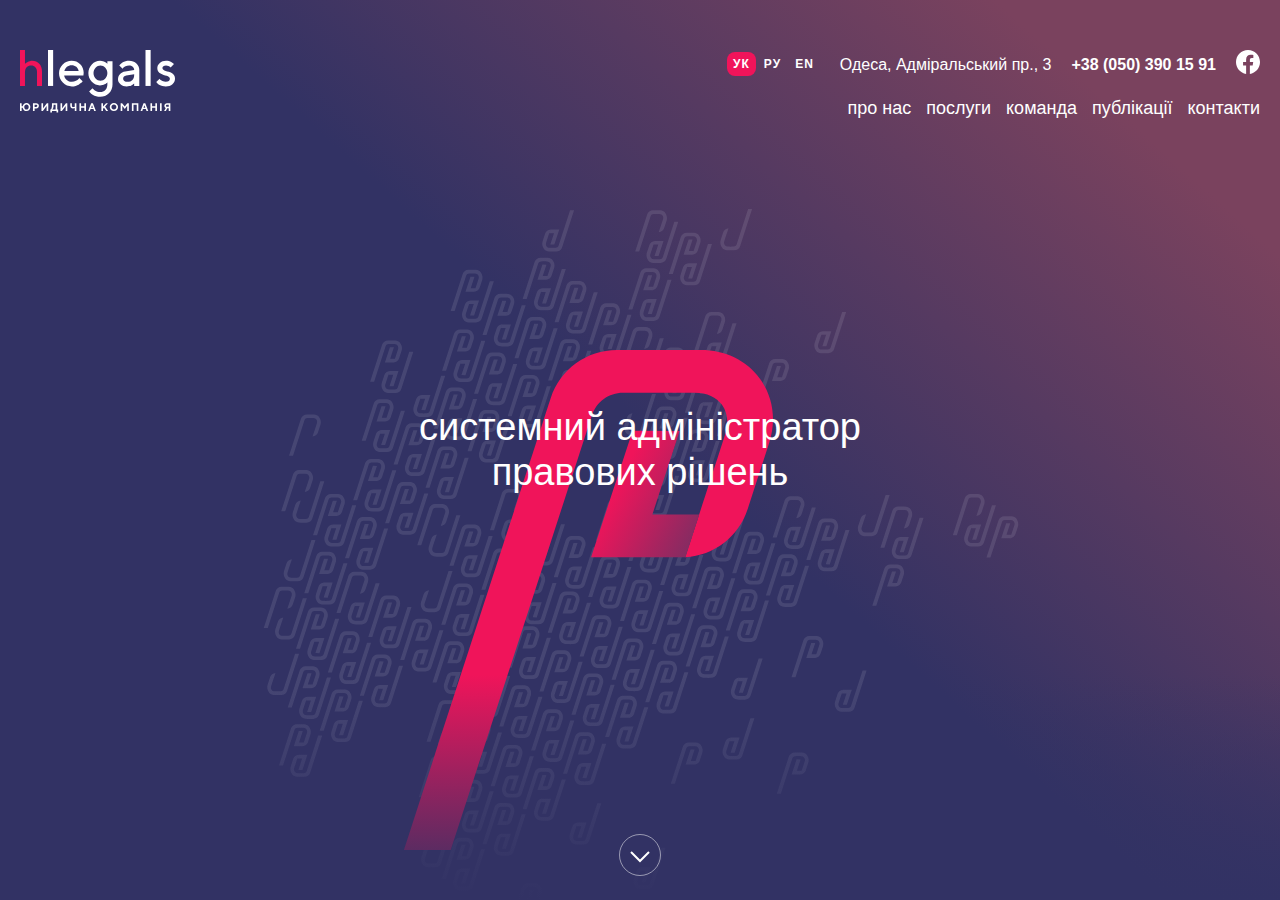
==== index.html @ 374a13c4 "optimization" ====
<!DOCTYPE html>
<html lang="en">

<head>
  <meta charset="UTF-8">
  <meta name="viewport" content="width=device-width, initial-scale=1.0">
  <meta http-equiv="X-UA-Compatible" content="ie=edge">
  <title>hlegals</title>
  <link rel="stylesheet" href="assets/css/style.css">
  <link rel="icon" href="assets/img/favicon.png">
</head>

<body>
  <header class="page-header">
    <!-- Grid: Logo, Navbar, Actions -->
    <div class="page-header__wrap">
      <div class="page-header__logo">
        <img class="page-header__logo-picture" src="assets/img/header/logo.svg" alt="hlegals logo">
      </div>
      <nav class="page-header__menu menu">
        <ul class="menu__list">
          <li class="menu__item"><a class="menu__link" href="">про нас</a></li>
          <li class="menu__item"><a class="menu__link" href="">послуги</a></li>
          <li class="menu__item"><a class="menu__link" href="">команда</a></li>
          <li class="menu__item"><a class="menu__link" href="">публікації</a></li>
          <li class="menu__item"><a class="menu__link" href="">контакти</a></li>
        </ul>
        <div class="menu__btn">
          <span class="menu__btn-row"></span>
          <span class="menu__btn-row"></span>
          <span class="menu__btn-row"></span>
          <span class="menu__btn-row"></span>
        </div>
      </nav>
      <nav class="page-header__actions actions">
        <div class="actions__languages">
          <a class="actions__language-link active" href="">УК</a>
          <a class="actions__language-link" href="">РУ</a>
          <a class="actions__language-link" href="">EN</a>
        </div>
        <div class="actions__locations">
          <a class="actions__location-url" href="">Одеса, Адміральський пр., 3</a>
        </div>
        <div class="actions__phones">
          <a class="actions__phone-url" href="tel:+380503901591">+38 (050) 390 15 91</a>
        </div>
        <div class="actions__socials">
          <a class="actions__social-url" href="">
            <img class="actions__social-image " src="assets/img/header/facebook-icon.svg" alt="facebook-icon">
          </a>
        </div>
      </nav>
    </div>
    <!-- Content: Title, Symbol -->
    <div class="page-header__content">
      <img class="page-header__content-image" src="assets/img/header/symbol-long-leg.svg" alt="symbol">
      <h1 class="page-header__content-title">системний адміністратор правових рішень</h1>
    </div>
    <!-- Circle button -->
    <div class="page-header__button">
      <a href=""><img src="assets/img/header/scroll-down.svg" alt="scroll down"></a>
    </div>
  </header>

  <script src="./assets/js/main.js"></script>
</body>

</html>
---- assets/css/style.css ----
/*! normalize.css v8.0.1 | MIT License | github.com/necolas/normalize.css */
/* Document
   ========================================================================== */
/**
 * 1. Correct the line height in all browsers.
 * 2. Prevent adjustments of font size after orientation changes in iOS.
 */
html {
  line-height: 1.15; /* 1 */
  -webkit-text-size-adjust: 100%; /* 2 */
}

/* Sections
   ========================================================================== */
/**
 * Remove the margin in all browsers.
 */
body {
  margin: 0;
}

/**
 * Render the `main` element consistently in IE.
 */
main {
  display: block;
}

/**
 * Correct the font size and margin on `h1` elements within `section` and
 * `article` contexts in Chrome, Firefox, and Safari.
 */
h1 {
  font-size: 2em;
  margin: 0.67em 0;
}

/* Grouping content
   ========================================================================== */
/**
 * 1. Add the correct box sizing in Firefox.
 * 2. Show the overflow in Edge and IE.
 */
hr {
  -webkit-box-sizing: content-box;
          box-sizing: content-box; /* 1 */
  height: 0; /* 1 */
  overflow: visible; /* 2 */
}

/**
 * 1. Correct the inheritance and scaling of font size in all browsers.
 * 2. Correct the odd `em` font sizing in all browsers.
 */
pre {
  font-family: monospace, monospace; /* 1 */
  font-size: 1em; /* 2 */
}

/* Text-level semantics
   ========================================================================== */
/**
 * Remove the gray background on active links in IE 10.
 */
a {
  background-color: transparent;
}

/**
 * 1. Remove the bottom border in Chrome 57-
 * 2. Add the correct text decoration in Chrome, Edge, IE, Opera, and Safari.
 */
abbr[title] {
  border-bottom: none; /* 1 */
  text-decoration: underline; /* 2 */
  -webkit-text-decoration: underline dotted;
          text-decoration: underline dotted; /* 2 */
}

/**
 * Add the correct font weight in Chrome, Edge, and Safari.
 */
b,
strong {
  font-weight: bolder;
}

/**
 * 1. Correct the inheritance and scaling of font size in all browsers.
 * 2. Correct the odd `em` font sizing in all browsers.
 */
code,
kbd,
samp {
  font-family: monospace, monospace; /* 1 */
  font-size: 1em; /* 2 */
}

/**
 * Add the correct font size in all browsers.
 */
small {
  font-size: 80%;
}

/**
 * Prevent `sub` and `sup` elements from affecting the line height in
 * all browsers.
 */
sub,
sup {
  font-size: 75%;
  line-height: 0;
  position: relative;
  vertical-align: baseline;
}

sub {
  bottom: -0.25em;
}

sup {
  top: -0.5em;
}

/* Embedded content
   ========================================================================== */
/**
 * Remove the border on images inside links in IE 10.
 */
img {
  border-style: none;
}

/* Forms
   ========================================================================== */
/**
 * 1. Change the font styles in all browsers.
 * 2. Remove the margin in Firefox and Safari.
 */
button,
input,
optgroup,
select,
textarea {
  font-family: inherit; /* 1 */
  font-size: 100%; /* 1 */
  line-height: 1.15; /* 1 */
  margin: 0; /* 2 */
}

/**
 * Show the overflow in IE.
 * 1. Show the overflow in Edge.
 */
button,
input { /* 1 */
  overflow: visible;
}

/**
 * Remove the inheritance of text transform in Edge, Firefox, and IE.
 * 1. Remove the inheritance of text transform in Firefox.
 */
button,
select { /* 1 */
  text-transform: none;
}

/**
 * Correct the inability to style clickable types in iOS and Safari.
 */
button,
[type=button],
[type=reset],
[type=submit] {
  -webkit-appearance: button;
}

/**
 * Remove the inner border and padding in Firefox.
 */
button::-moz-focus-inner,
[type=button]::-moz-focus-inner,
[type=reset]::-moz-focus-inner,
[type=submit]::-moz-focus-inner {
  border-style: none;
  padding: 0;
}

/**
 * Restore the focus styles unset by the previous rule.
 */
button:-moz-focusring,
[type=button]:-moz-focusring,
[type=reset]:-moz-focusring,
[type=submit]:-moz-focusring {
  outline: 1px dotted ButtonText;
}

/**
 * Correct the padding in Firefox.
 */
fieldset {
  padding: 0.35em 0.75em 0.625em;
}

/**
 * 1. Correct the text wrapping in Edge and IE.
 * 2. Correct the color inheritance from `fieldset` elements in IE.
 * 3. Remove the padding so developers are not caught out when they zero out
 *    `fieldset` elements in all browsers.
 */
legend {
  -webkit-box-sizing: border-box;
          box-sizing: border-box; /* 1 */
  color: inherit; /* 2 */
  display: table; /* 1 */
  max-width: 100%; /* 1 */
  padding: 0; /* 3 */
  white-space: normal; /* 1 */
}

/**
 * Add the correct vertical alignment in Chrome, Firefox, and Opera.
 */
progress {
  vertical-align: baseline;
}

/**
 * Remove the default vertical scrollbar in IE 10+.
 */
textarea {
  overflow: auto;
}

/**
 * 1. Add the correct box sizing in IE 10.
 * 2. Remove the padding in IE 10.
 */
[type=checkbox],
[type=radio] {
  -webkit-box-sizing: border-box;
          box-sizing: border-box; /* 1 */
  padding: 0; /* 2 */
}

/**
 * Correct the cursor style of increment and decrement buttons in Chrome.
 */
[type=number]::-webkit-inner-spin-button,
[type=number]::-webkit-outer-spin-button {
  height: auto;
}

/**
 * 1. Correct the odd appearance in Chrome and Safari.
 * 2. Correct the outline style in Safari.
 */
[type=search] {
  -webkit-appearance: textfield; /* 1 */
  outline-offset: -2px; /* 2 */
}

/**
 * Remove the inner padding in Chrome and Safari on macOS.
 */
[type=search]::-webkit-search-decoration {
  -webkit-appearance: none;
}

/**
 * 1. Correct the inability to style clickable types in iOS and Safari.
 * 2. Change font properties to `inherit` in Safari.
 */
::-webkit-file-upload-button {
  -webkit-appearance: button; /* 1 */
  font: inherit; /* 2 */
}

/* Interactive
   ========================================================================== */
/*
 * Add the correct display in Edge, IE 10+, and Firefox.
 */
details {
  display: block;
}

/*
 * Add the correct display in all browsers.
 */
summary {
  display: list-item;
}

/* Misc
   ========================================================================== */
/**
 * Add the correct display in IE 10+.
 */
template {
  display: none;
}

/**
 * Add the correct display in IE 10.
 */
[hidden] {
  display: none;
}

@font-face {
  font-family: "TT Norms";
  src: url("../fonts/TTNorms-Regular.woff2") format("woff2");
  font-weight: normal;
  font-style: normal;
  font-display: swap;
}
@font-face {
  font-family: "TT Norms";
  src: url("../fonts/TTNorms-Medium.woff2") format("woff2");
  font-weight: 500;
  font-style: normal;
  font-display: swap;
}
@font-face {
  font-family: "TT Norms";
  src: url("../fonts/TTNorms-Bold.woff2") format("woff2");
  font-weight: bold;
  font-style: normal;
  font-display: swap;
}
/* ul */
/* xl */
/* lg */
/* md */
/* sm */
/* xs */
.page-header__wrap {
  max-width: 1360px;
  margin-left: auto;
  margin-right: auto;
  padding-left: 20px;
  padding-right: 20px;
}

*,
::before,
::after {
  -webkit-box-sizing: border-box;
          box-sizing: border-box;
  margin: 0;
  padding: 0;
}

html {
  font-family: "TT Norms", sans-serif;
  font-size: 16px;
}

body {
  line-height: 1.2;
  font-weight: 400;
  -webkit-transition: -webkit-transform 0.26s;
  transition: -webkit-transform 0.26s;
  -o-transition: transform 0.26s;
  transition: transform 0.26s;
  transition: transform 0.26s, -webkit-transform 0.26s;
}
body.active {
  overflow: hidden;
  -webkit-transform: translateX(-240px);
      -ms-transform: translateX(-240px);
          transform: translateX(-240px);
}
body.active::before {
  content: "";
  position: absolute;
  z-index: 2;
  top: 0;
  left: 0;
  width: 100vw;
  height: 100vh;
  background-color: rgba(50, 50, 100, 0.7);
}

a {
  text-decoration: none;
  color: #ffffff;
}

h1 {
  margin: 0;
}

.page-header {
  position: relative;
  background: -o-linear-gradient(47.99deg, #323264 14.33%, #323264 51.39%, #7A425E 87.53%);
  background: linear-gradient(42.01deg, #323264 14.33%, #323264 51.39%, #7A425E 87.53%);
}
.page-header::after {
  z-index: 1;
  position: absolute;
  inset: 70% 0 0 0;
  content: "";
  background: -webkit-gradient(linear, left top, left bottom, color-stop(16.67%, rgba(50, 50, 100, 0)), to(#323264));
  background: -o-linear-gradient(top, rgba(50, 50, 100, 0) 16.67%, #323264 100%);
  background: linear-gradient(180deg, rgba(50, 50, 100, 0) 16.67%, #323264 100%);
}
.page-header__wrap {
  position: absolute;
  z-index: 2;
  top: 0;
  left: 0;
  right: 0;
  display: grid;
  grid-template-columns: auto 1fr;
  gap: 20px;
}
.page-header__logo {
  grid-area: logo;
}
.page-header__menu {
  grid-area: menu;
}
.page-header__actions {
  grid-area: actions;
}
.page-header__content {
  position: relative;
  z-index: 1;
  min-height: 100vh;
  display: -webkit-box;
  display: -ms-flexbox;
  display: flex;
  -webkit-box-pack: center;
      -ms-flex-pack: center;
          justify-content: center;
  -webkit-box-align: center;
      -ms-flex-align: center;
          align-items: center;
  overflow: hidden;
}
.page-header__content-title {
  position: absolute;
  top: 50%;
  left: 50%;
  width: 100%;
  max-width: 600px;
  padding: 20px;
  -webkit-transform: translate(-50%, -50%);
      -ms-transform: translate(-50%, -50%);
          transform: translate(-50%, -50%);
  font-weight: 500;
  line-height: 45px;
  font-size: 38px;
  text-align: center;
  color: #ffffff;
}
.page-header__content-image {
  -webkit-transform: translateY(30%);
      -ms-transform: translateY(30%);
          transform: translateY(30%);
}
.page-header__button {
  position: absolute;
  z-index: 2;
  bottom: 20px;
  left: 50%;
  cursor: pointer;
  -webkit-transform: translateX(-50%);
      -ms-transform: translateX(-50%);
          transform: translateX(-50%);
}

.menu {
  -ms-flex-item-align: center;
      align-self: center;
  font-size: 1.125rem;
}
.menu__btn {
  position: relative;
  width: 30px;
  height: 22.5px;
  cursor: pointer;
  -webkit-transition: 0.5s ease-in-out;
  -o-transition: 0.5s ease-in-out;
  transition: 0.5s ease-in-out;
  -webkit-transform: rotate(0deg);
      -ms-transform: rotate(0deg);
          transform: rotate(0deg);
  margin-left: auto;
}
.menu__btn-row {
  left: 0;
  display: none;
  width: 100%;
  height: 3px;
  -webkit-transition: 0.25s ease-in-out;
  -o-transition: 0.25s ease-in-out;
  transition: 0.25s ease-in-out;
  -webkit-transform: rotate(0deg);
      -ms-transform: rotate(0deg);
          transform: rotate(0deg);
  opacity: 1;
}
.menu__btn-row:nth-child(1) {
  top: 0;
  background-color: #ffffff;
}
.menu__btn-row:nth-child(2), .menu__btn-row:nth-child(3) {
  top: 9px;
  background-color: #ffffff;
}
.menu__btn-row:nth-child(4) {
  top: 18px;
  background-color: #ffffff;
}
.menu__btn.active span:nth-child(1) {
  top: 9px;
  left: 50%;
  width: 0;
}
.menu__btn.active span:nth-child(2) {
  -webkit-transform: rotate(45deg);
      -ms-transform: rotate(45deg);
          transform: rotate(45deg);
}
.menu__btn.active span:nth-child(3) {
  -webkit-transform: rotate(-45deg);
      -ms-transform: rotate(-45deg);
          transform: rotate(-45deg);
}
.menu__btn.active span:nth-child(4) {
  top: 9px;
  left: 50%;
  width: 0;
}
.menu__list {
  list-style: none;
  margin: 0;
  padding: 0;
}
.menu__link {
  display: block;
}

.actions {
  display: -webkit-box;
  display: -ms-flexbox;
  display: flex;
  -webkit-box-align: center;
      -ms-flex-align: center;
          align-items: center;
  gap: 20px;
}
.actions__languages {
  display: -webkit-box;
  display: -ms-flexbox;
  display: flex;
  gap: 2px;
  font-weight: 700;
  font-size: 12px;
  line-height: 14px;
  letter-spacing: 1px;
}
.actions__language-link {
  display: block;
  padding: 5px 6px;
  border-radius: 8px;
}
.actions__language-link.active {
  background-color: #f0145a;
  color: #ffffff;
}
.actions__phone-url {
  font-weight: 700;
  white-space: nowrap;
}
@media (min-width: 768px) {
  .page-header::before {
    position: absolute;
    inset: 0 0 0 0;
    content: "";
    background-position: 50% 100%;
    background-size: 85vh;
    background-image: url(../img/header/pattern.svg);
    background-repeat: no-repeat;
  }
  .page-header__wrap {
    grid-template-areas: "logo actions" "logo menu";
    padding-top: 50px;
  }
  .menu__list {
    display: -webkit-box;
    display: -ms-flexbox;
    display: flex;
    -webkit-box-align: center;
        -ms-flex-align: center;
            align-items: center;
    -webkit-box-pack: end;
        -ms-flex-pack: end;
            justify-content: flex-end;
    gap: 15px;
    font-weight: 500;
    font-size: 18px;
  }
  .actions {
    -webkit-box-pack: end;
        -ms-flex-pack: end;
            justify-content: flex-end;
  }
}
@media (max-width: 767.8px) {
  .page-header__wrap {
    grid-template-areas: "actions actions" "logo menu";
    padding-top: 20px;
  }
  .page-header__logo-picture {
    width: 76px;
  }
  .menu__btn-row {
    position: absolute;
    display: block;
  }
  .menu__list {
    display: none;
    position: absolute;
    top: 0;
    right: -240px;
    width: 240px;
    height: 100vh;
    padding: 20px;
    background-color: #46466e;
    -webkit-box-shadow: -10px 0 15px rgba(0, 0, 0, 0.12);
            box-shadow: -10px 0 15px rgba(0, 0, 0, 0.12);
    overflow: hidden;
  }
  .menu__list.active {
    display: block;
  }
  .menu__link {
    margin: 20px 0;
  }
  .actions {
    -webkit-box-pack: justify;
        -ms-flex-pack: justify;
            justify-content: space-between;
  }
  .actions a {
    color: #b3b3ba;
  }
  .actions__locations {
    display: none;
  }
  .actions__socials {
    display: none;
  }
}
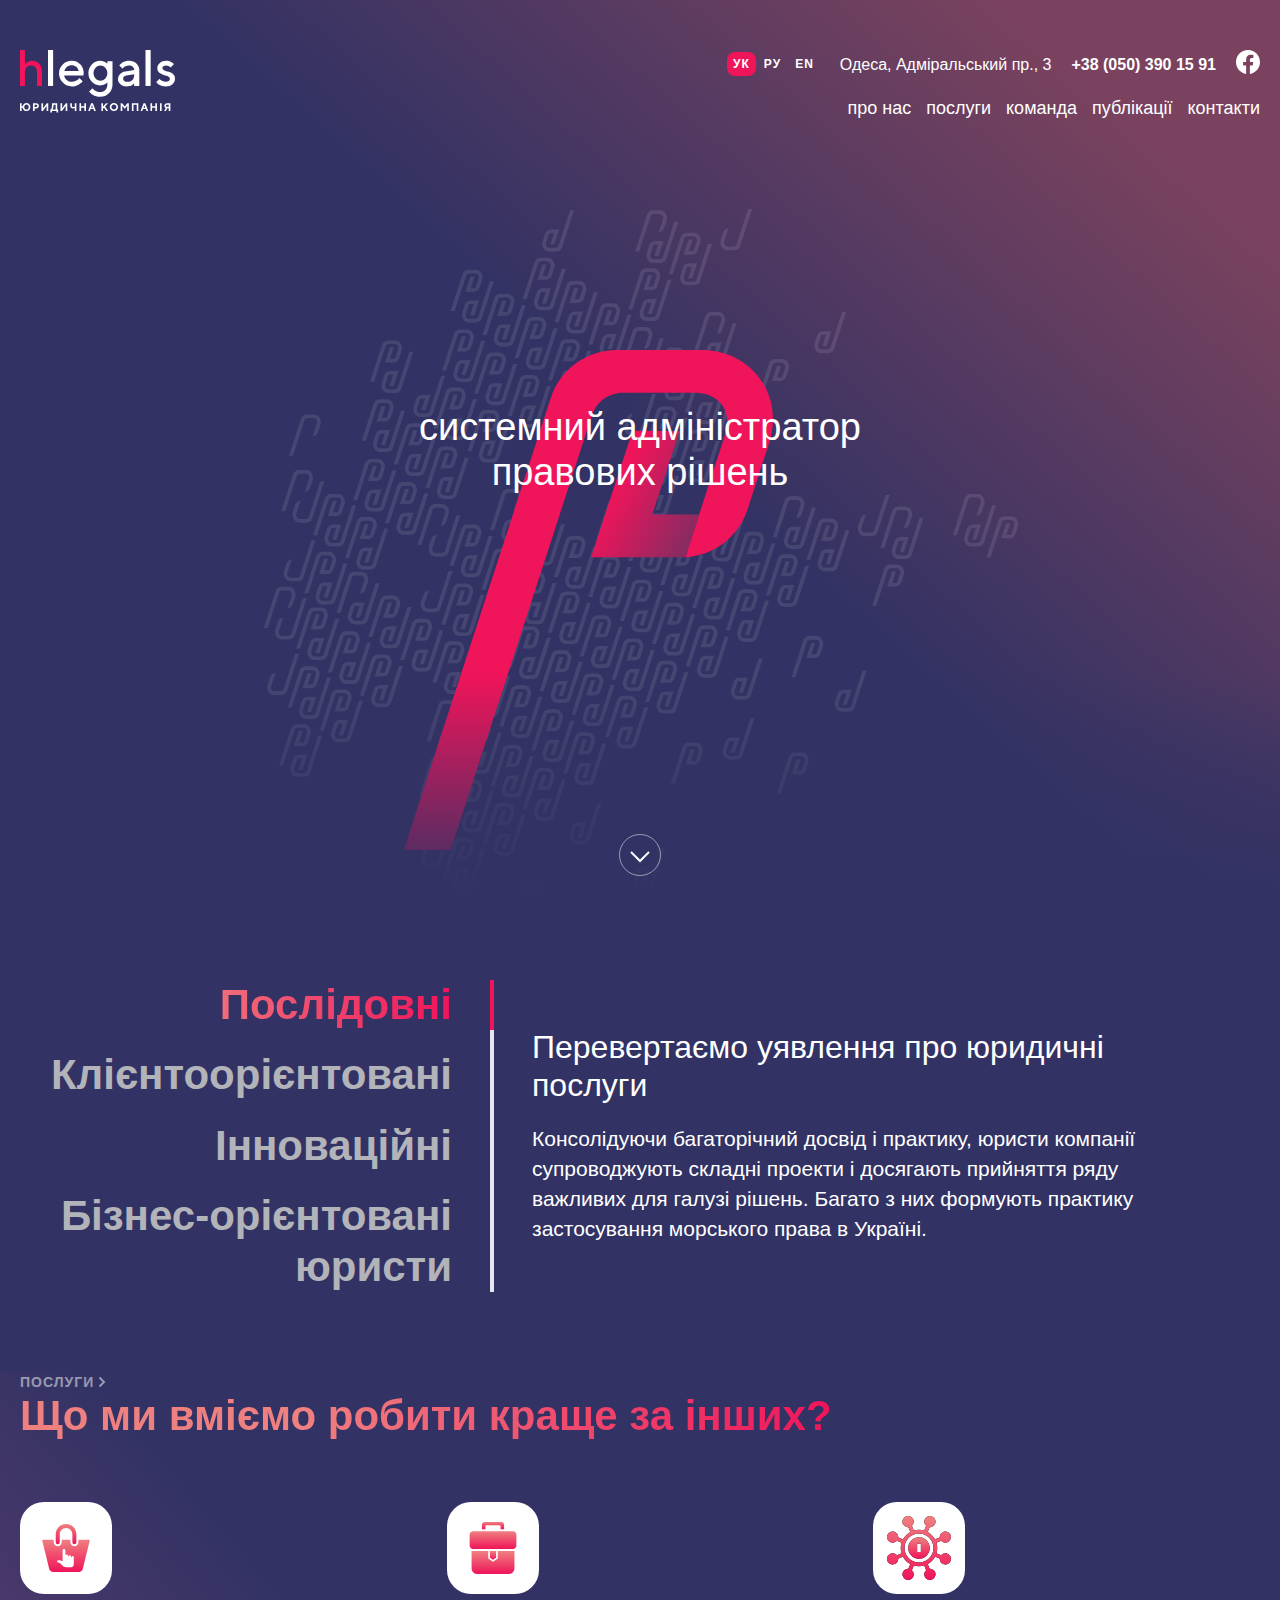
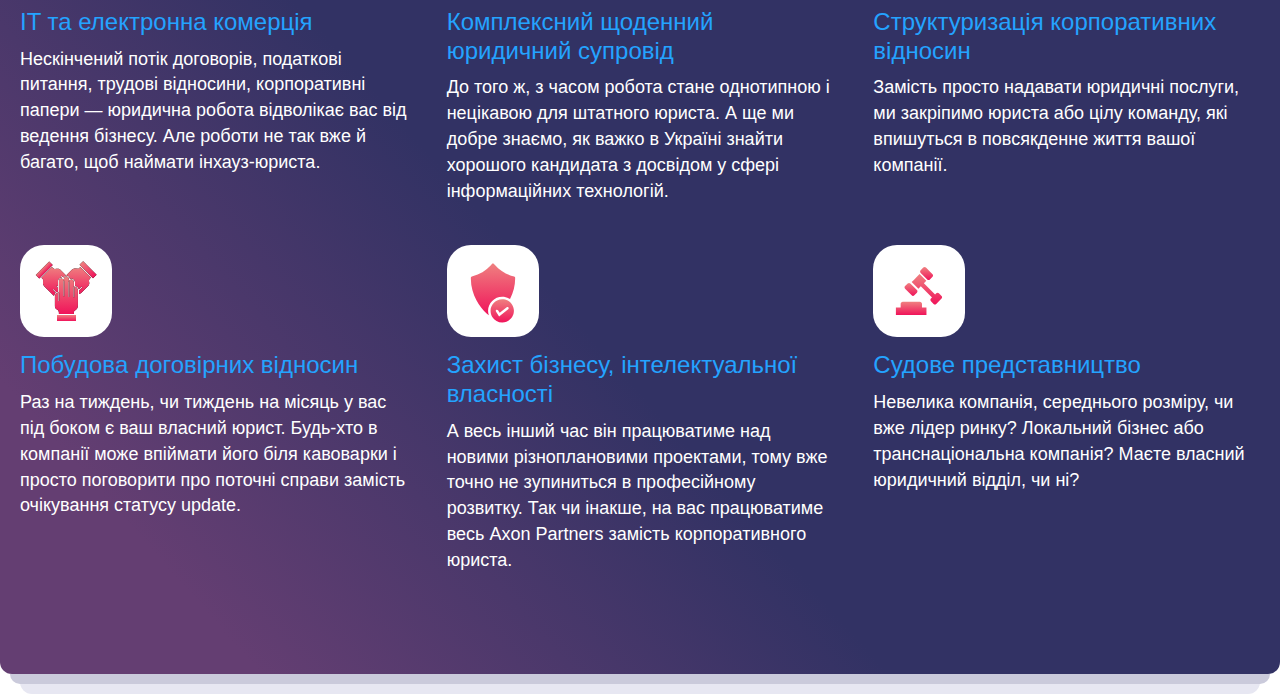
==== commit 000cb86b: "work witch 'services' section" ====
--- a/index.html
+++ b/index.html
@@ -62,6 +62,138 @@
     </div>
   </header>
 
+  <main class="page-main">
+    <section class="experience">
+      <div class="experience__container">
+        <div class="slider">
+          <div class="slider__headers">
+            <h2 class="slider__header active">Послідовні</h2>
+            <h2 class="slider__header">Клієнтоорієнтовані</h2>
+            <h2 class="slider__header">Інноваційні</h2>
+            <h2 class="slider__header">Бізнес-орієнтовані юристи</h2>
+          </div>
+          <div class="slider__notes">
+            <div class="slider__note active">
+              <h3 class="slider__title">Перевертаємо уявлення про юридичні послуги</h3>
+              <p class="slider__description">
+                Консолідуючи багаторічний досвід і практику, юристи компанії супроводжують
+                складні проекти і досягають прийняття ряду важливих для галузі рішень. Багато з них формують практику
+                застосування морського права в Україні.
+              </p>
+            </div>
+            <div class="slider__note">
+              <h3 class="slider__title">Позитивний досвід</h3>
+              <p class="slider__description">
+                Ми це згуртована юридична команда з досвідом роботи та великим кількістю виграних справ. Ми знаємо як
+                перемагати та бути найкращіми!
+              </p>
+            </div>
+            <div class="slider__note">
+              <h3 class="slider__title">Ми сучасні!</h3>
+              <p class="slider__description">
+                Бути сучасним це бути прогресивним та гнучким до вимог реальності, використовувати всі переваги
+                технології.
+              </p>
+            </div>
+            <div class="slider__note">
+              <h3 class="slider__title">Бездоганна репутація</h3>
+              <p class="slider__description">
+                Ми вміємо добиватися результатів! У нас за плечима більш 95,7% успішно завершених справ і ми не
+                збираємося зупинятися
+              </p>
+            </div>
+          </div>
+          <div class="slider__indicators">
+            <div class="slider__indicator active"></div>
+            <div class="slider__indicator"></div>
+            <div class="slider__indicator"></div>
+            <div class="slider__indicator"></div>
+          </div>
+        </div>
+      </div>
+    </section>
+
+    <section class="services">
+      <div class="services__container">
+        <div class="services__container-subheader">
+          <strong><a class="services__page-link" href="">послуги</a></strong>
+          <img class="services__container-arrow" src="assets/img/services/link-arrow.svg" alt="arrow">
+        </div>
+        <h2 class="services__title">Що ми вміємо робити краще за інших?</h2>
+        <div class="services__grid">
+          <div class="service-item">
+            <div class="service-item__icon"><img alt="icon" class="service-item__image"
+                src="assets/img/services/icon1.svg">
+            </div>
+            <h3 class="service-item__title">IT та електронна комерція</h3>
+            <div class="service-item__description">
+              Нескінчений потік договорів, податкові питання, трудові відносини, корпоративні папери — юридична робота
+              відволікає вас від ведення бізнесу. Але роботи не так вже й багато, щоб наймати інхауз-юриста.
+            </div>
+          </div>
+          <div class="service-item">
+            <div class="service-item__icon"><img alt="icon" class="service-item__image"
+                src="assets/img/services/icon2.svg">
+            </div>
+            <h3 class="service-item__title">Комплексний щоденний юридичний супровід</h3>
+            <div class="service-item__description">
+              До того ж, з часом робота стане однотипною і нецікавою для штатного юриста. А ще ми добре знаємо, як важко
+              в Україні знайти хорошого кандидата з досвідом у сфері інформаційних технологій.
+            </div>
+          </div>
+          <div class="service-item">
+            <div class="service-item__icon"><img alt="icon" class="service-item__image"
+                src="assets/img/services/icon3.svg">
+            </div>
+            <h3 class="service-item__title">Структуризація корпоративних відносин</h3>
+            <div class="service-item__description">
+              Замість просто надавати юридичні послуги, ми закріпимо юриста або цілу команду, які впишуться в
+              повсякденне життя вашої компанії.
+            </div>
+          </div>
+          <div class="service-item">
+            <div class="service-item__icon"><img alt="icon" class="service-item__image"
+                src="assets/img/services/icon4.svg">
+            </div>
+            <h3 class="service-item__title">Побудовa договірних відносин</h3>
+            <div class="service-item__description">
+              Раз на тиждень, чи тиждень на місяць у вас під боком є ваш власний юрист. Будь-хто в компанії може
+              впіймати його біля кавоварки і просто поговорити про поточні справи замість очікування статусу update.
+            </div>
+          </div>
+          <div class="service-item">
+            <div class="service-item__icon"><img alt="icon" class="service-item__image"
+                src="assets/img/services/icon5.svg">
+            </div>
+            <h3 class="service-item__title">Захист бізнесу, інтелектуальної власності</h3>
+            <div class="service-item__description">
+              А весь інший час він працюватиме над новими різноплановими проектами, тому вже точно не зупиниться в
+              професійному розвитку. Так чи інакше, на вас працюватиме весь Axon Partners замість корпоративного юриста.
+            </div>
+          </div>
+          <div class="service-item">
+            <div class="service-item__icon"><img alt="icon" class="service-item__image"
+                src="assets/img/services/icon6.svg">
+            </div>
+            <h3 class="service-item__title">Судове представництво</h3>
+            <div class="service-item__description">
+              Невелика компанія, середнього розміру, чи вже лідер ринку? Локальний бізнес або транснаціональна компанія?
+              Маєте власний юридичний відділ, чи ні?
+            </div>
+          </div>
+        </div>
+      </div>
+    </section>
+
+
+    <!-- <section class="team"></section> -->
+    <!-- <section class="cases"></section> -->
+    <!-- <section class="clients"></section> -->
+    <!-- <section class="publications"></section> -->
+  </main>
+
+  <footer class="page-footer"></footer>
+
   <script src="./assets/js/main.js"></script>
 </body>
 
--- a/assets/css/style.css
+++ b/assets/css/style.css
@@ -338,12 +338,22 @@
 /* md */
 /* sm */
 /* xs */
-.page-header__wrap {
+.services__container, .experience__container, .page-header__wrap {
   max-width: 1360px;
   margin-left: auto;
   margin-right: auto;
   padding-left: 20px;
   padding-right: 20px;
+}
+
+.services__title, .slider__header.active {
+  background: -webkit-gradient(linear, left top, right top, color-stop(35%, #ef8080), to(#f0145a));
+  background: -o-linear-gradient(left, #ef8080 35%, #f0145a 100%);
+  background: linear-gradient(90deg, #ef8080 35%, #f0145a 100%);
+  -webkit-background-clip: text;
+  background-clip: text;
+  -webkit-text-fill-color: transparent;
+  text-fill-color: transparent;
 }
 
 *,
@@ -579,6 +589,158 @@
   font-weight: 700;
   white-space: nowrap;
 }
+
+.experience {
+  background-color: #323264;
+  padding-top: 80px;
+  padding-bottom: 80px;
+}
+.slider {
+  display: -webkit-box;
+  display: -ms-flexbox;
+  display: flex;
+}
+.slider__headers {
+  position: relative;
+  display: -webkit-box;
+  display: -ms-flexbox;
+  display: flex;
+  -ms-flex-preferred-size: 0;
+      flex-basis: 0;
+  -webkit-box-orient: vertical;
+  -webkit-box-direction: normal;
+      -ms-flex-direction: column;
+          flex-direction: column;
+  -webkit-box-flex: 2;
+      -ms-flex-positive: 2;
+          flex-grow: 2;
+  gap: 20px;
+}
+.slider__header {
+  position: relative;
+  -webkit-user-select: none;
+     -moz-user-select: none;
+      -ms-user-select: none;
+          user-select: none;
+  color: #b3b3ba;
+  font-weight: 700;
+}
+.slider__notes {
+  display: -webkit-box;
+  display: -ms-flexbox;
+  display: flex;
+  -webkit-box-align: center;
+      -ms-flex-align: center;
+          align-items: center;
+  -ms-flex-preferred-size: 0;
+      flex-basis: 0;
+  -webkit-box-flex: 3;
+      -ms-flex-positive: 3;
+          flex-grow: 3;
+  color: #ffffff;
+}
+.slider__note {
+  position: absolute;
+  z-index: -100;
+  opacity: 0;
+}
+.slider__note.active {
+  position: static;
+  z-index: inherit;
+  opacity: 1;
+}
+.slider__title {
+  margin-bottom: 20px;
+  font-weight: 500;
+}
+.slider__description {
+  line-height: 1.43;
+}
+.slider__indicators {
+  display: -webkit-box;
+  display: -ms-flexbox;
+  display: flex;
+  -webkit-box-pack: center;
+      -ms-flex-pack: center;
+          justify-content: center;
+  gap: 14px;
+}
+.slider__indicator {
+  width: 16px;
+  height: 16px;
+  opacity: 0.2;
+  border-radius: 8px;
+  background-color: #24a3ff;
+}
+.slider__indicator.active {
+  opacity: 1;
+}
+
+.services {
+  position: relative;
+  border-radius: 0 0 12px 12px;
+  background: -o-linear-gradient(221.43deg, #323264 11.93%, #323264 57.17%, #643E72 87.46%);
+  background: linear-gradient(228.57deg, #323264 11.93%, #323264 57.17%, #643E72 87.46%);
+}
+.services::before {
+  position: absolute;
+  top: 100%;
+  right: 20px;
+  left: 20px;
+  height: 20px;
+  content: "";
+  border-radius: 0 0 12px 12px;
+  background-color: #e7e7f2;
+}
+.services::after {
+  position: absolute;
+  top: 100%;
+  right: 10px;
+  left: 10px;
+  height: 10px;
+  content: "";
+  border-radius: 0 0 12px 12px;
+  background-color: #cacadb;
+}
+.services__container-subheader {
+  display: -webkit-box;
+  display: -ms-flexbox;
+  display: flex;
+  -webkit-box-align: center;
+      -ms-flex-align: center;
+          align-items: center;
+  gap: 2px;
+}
+.services__container-arrow {
+  width: 12px;
+  height: 12px;
+}
+.services__page-link {
+  letter-spacing: 1px;
+  text-transform: uppercase;
+  color: rgba(255, 255, 255, 0.5);
+  font-size: 14px;
+}
+.services__grid {
+  display: grid;
+  gap: 40px;
+}
+
+.service-item {
+  display: grid;
+  gap: 10px;
+  grid-template-rows: auto auto 1fr;
+}
+.service-item__title {
+  -ms-flex-item-align: center;
+      align-self: center;
+  color: #24a3ff;
+  font-weight: 500;
+}
+.service-item__description {
+  color: #ffffff;
+  line-height: 1.44;
+}
 @media (min-width: 768px) {
   .page-header::before {
     position: absolute;
@@ -612,6 +774,122 @@
         -ms-flex-pack: end;
             justify-content: flex-end;
   }
+  .services__title {
+    margin-bottom: 60px;
+    font-size: 42px;
+  }
+  .service-item__image {
+    width: 92px;
+    height: 92px;
+  }
+  .service-item__title {
+    font-size: 24px;
+  }
+  .service-item__description {
+    font-size: 18px;
+  }
+}
+@media (min-width: 992px) {
+  .experience {
+    padding-top: 80px;
+    padding-bottom: 80px;
+  }
+  .slider {
+    gap: 80px;
+  }
+  .slider__headers::after {
+    position: absolute;
+    right: -42px;
+    width: 4px;
+    height: 100%;
+    content: "";
+    background-color: #e6e6f0;
+  }
+  .slider__header {
+    text-align: right;
+    font-size: 42px;
+  }
+  .slider__header.active::after {
+    position: absolute;
+    z-index: 2;
+    right: -42px;
+    width: 4px;
+    height: 100%;
+    content: "";
+    background-color: #f0145a;
+  }
+  .slider__title {
+    font-size: 32px;
+  }
+  .slider__description {
+    font-size: 21px;
+  }
+  .slider__indicator {
+    display: none;
+  }
+  .services__title {
+    width: -webkit-max-content;
+    width: -moz-max-content;
+    width: max-content;
+  }
+}
+@media (min-width: 1280px) {
+  .services {
+    padding-bottom: 100px;
+  }
+  .services__grid {
+    grid-template-columns: repeat(3, 1fr);
+  }
+}
+@media (max-width: 1279.8px) {
+  .service-item {
+    grid-template-columns: auto 1fr;
+  }
+  .service-item__description {
+    grid-column: 1/span 3;
+  }
+}
+@media (max-width: 1279.8px) and (min-width: 768px) {
+  .services {
+    padding-bottom: 50px;
+  }
+  .services__grid {
+    grid-template-columns: repeat(2, 1fr);
+  }
+}
+@media (max-width: 991.8px) {
+  .experience {
+    padding-top: 40px;
+    padding-bottom: 45px;
+  }
+  .slider {
+    -webkit-box-orient: vertical;
+    -webkit-box-direction: normal;
+        -ms-flex-direction: column;
+            flex-direction: column;
+  }
+  .slider__header {
+    display: none;
+    width: -webkit-min-content;
+    width: -moz-min-content;
+    width: min-content;
+    margin-bottom: 10px;
+    white-space: nowrap;
+    letter-spacing: 1px;
+    text-transform: uppercase;
+    font-size: 14px;
+  }
+  .slider__header.active {
+    display: block;
+  }
+  .slider__title {
+    margin-bottom: 15px;
+    font-size: 22px;
+  }
+  .slider__description {
+    margin-bottom: 20px;
+    font-size: 18px;
+  }
 }
 @media (max-width: 767.8px) {
   .page-header__wrap {
@@ -658,4 +936,18 @@
   .actions__socials {
     display: none;
   }
+  .services {
+    padding-bottom: 20px;
+  }
+  .services__title {
+    margin-bottom: 40px;
+    font-size: 32px;
+  }
+  .service-item__image {
+    width: 65px;
+    height: 65px;
+  }
+  .service-item__title {
+    font-size: 18px;
+  }
 }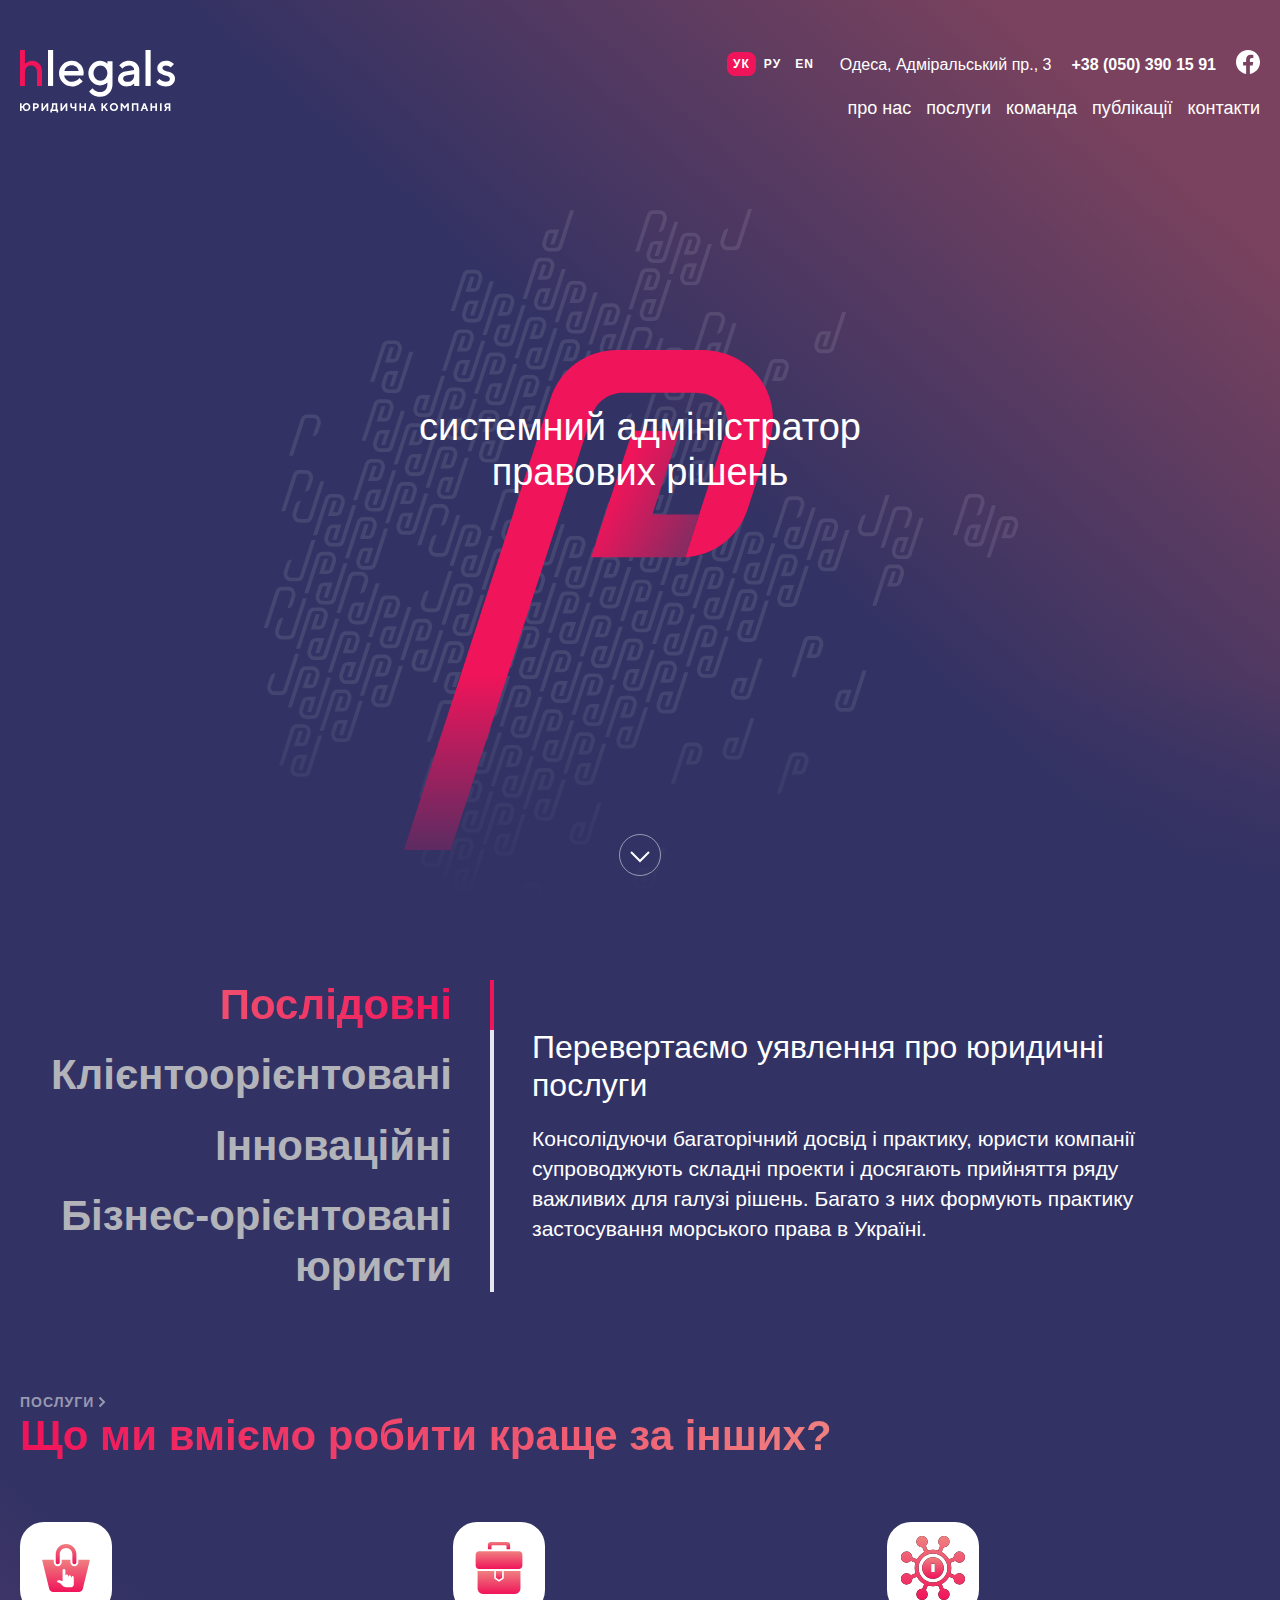
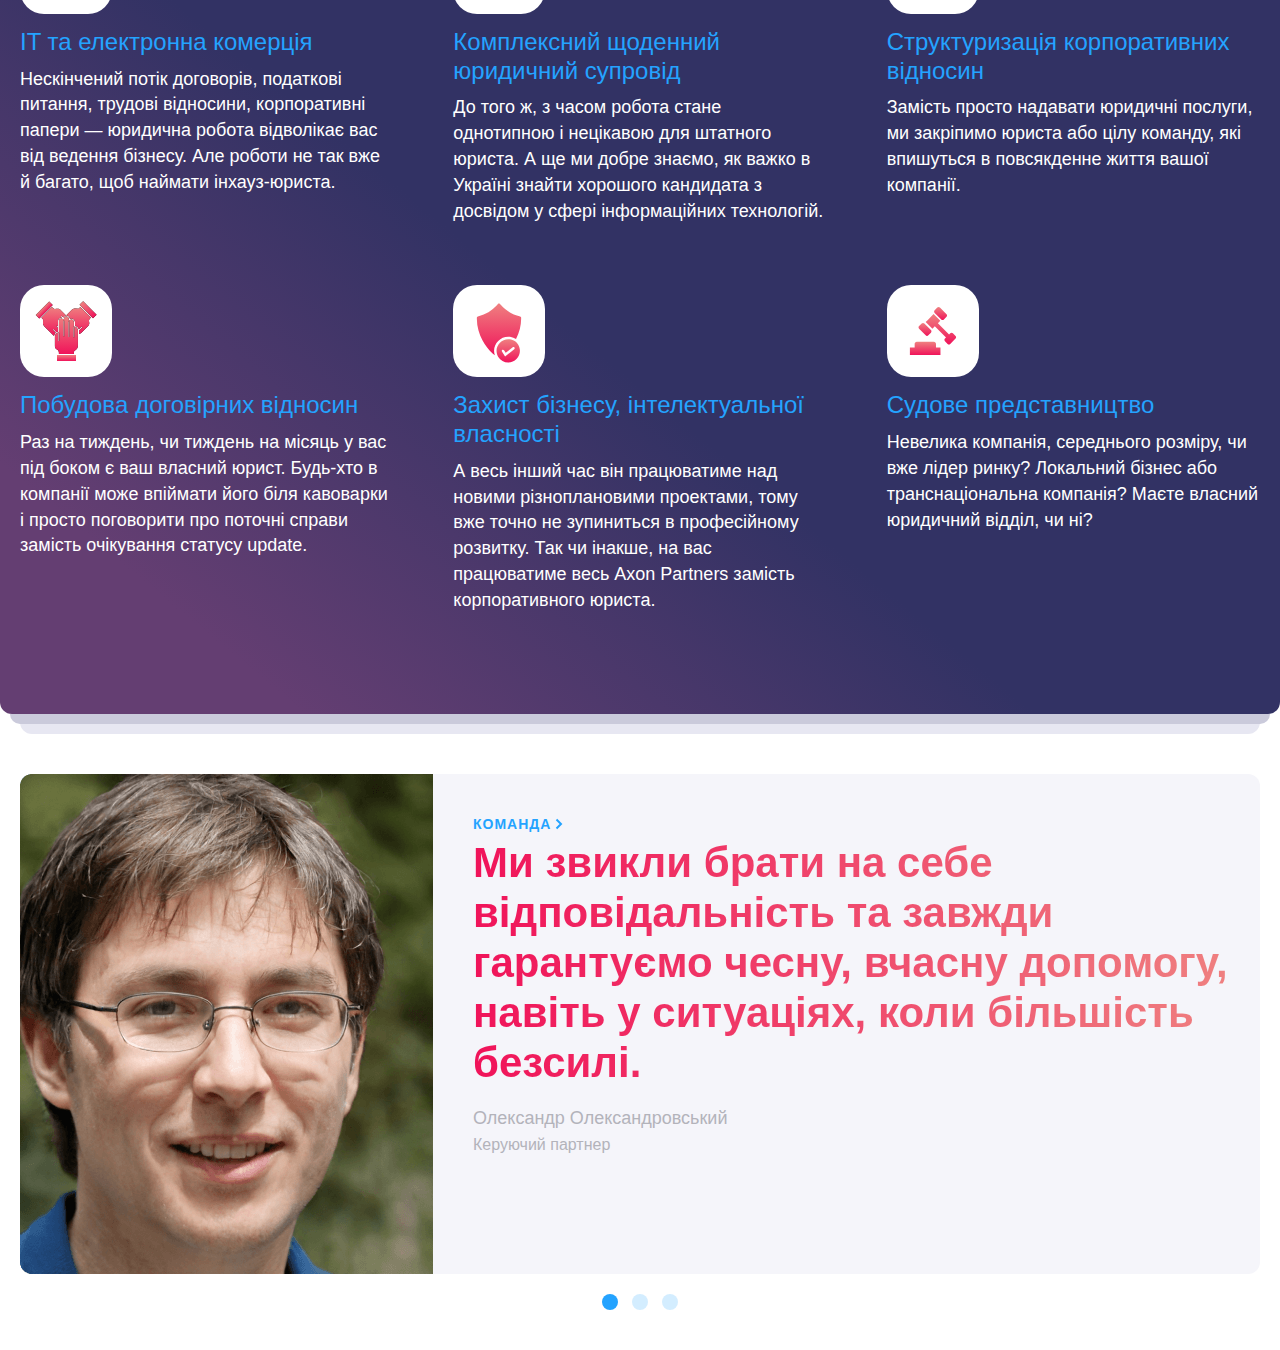
==== commit d6fa3e43: "work with 'team' section" ====
--- a/index.html
+++ b/index.html
@@ -1,5 +1,5 @@
 <!DOCTYPE html>
-<html lang="en">
+<html lang="uk">
 
 <head>
   <meta charset="UTF-8">
@@ -185,8 +185,32 @@
       </div>
     </section>
 
-
-    <!-- <section class="team"></section> -->
+    <section class="team">
+      <div class="team__wrapper">
+        <div class="employee">
+          <div class="employee__photo">
+            <img class="employee__photo-image" src="assets/img/team/team-photo-1.png" alt="photo">
+          </div>
+          <div class="employee__description">
+            <div class="employee__description-subheader">
+              <strong><a class="employee__description-link" href="">команда</a></strong>
+              <img class="employee__description-arrow" src="assets/img/team/link-arrow.svg" alt="arrow">
+            </div>
+            <h2 class="employee__description-quote">Ми звикли брати на себе відповідальність та завжди гарантуємо чесну,
+              вчасну допомогу, навіть у ситуаціях, коли більшість безсилі.
+            </h2>
+            <div class="employee__description-name">Олександр Олександровський</div>
+            <div class="employee__description-position">Керуючий партнер</div>
+          </div>
+        </div>
+        <div class="team__indicators">
+          <div class="team__indicator active"></div>
+          <div class="team__indicator"></div>
+          <div class="team__indicator"></div>
+        </div>
+      </div>
+    </section>
+
     <!-- <section class="cases"></section> -->
     <!-- <section class="clients"></section> -->
     <!-- <section class="publications"></section> -->
--- a/assets/css/style.css
+++ b/assets/css/style.css
@@ -338,7 +338,7 @@
 /* md */
 /* sm */
 /* xs */
-.services__container, .experience__container, .page-header__wrap {
+.team, .services__container, .experience__container, .page-header__wrap {
   max-width: 1360px;
   margin-left: auto;
   margin-right: auto;
@@ -346,14 +346,22 @@
   padding-right: 20px;
 }
 
-.services__title, .slider__header.active {
-  background: -webkit-gradient(linear, left top, right top, color-stop(35%, #ef8080), to(#f0145a));
-  background: -o-linear-gradient(left, #ef8080 35%, #f0145a 100%);
-  background: linear-gradient(90deg, #ef8080 35%, #f0145a 100%);
+.employee__description-quote, .services__title {
+  background: -o-linear-gradient(359.87deg, #F0145A 0.84%, #EF8080 99.96%);
+  background: linear-gradient(90.13deg, #F0145A 0.84%, #EF8080 99.96%);
   -webkit-background-clip: text;
   background-clip: text;
   -webkit-text-fill-color: transparent;
-  text-fill-color: transparent;
+  -webkit-text-fill-color: transparent;
+}
+
+.slider__header.active {
+  background: -o-linear-gradient(359.87deg, #EF8080 0.84%, #F0145A 99.96%);
+  background: linear-gradient(90.13deg, #EF8080 0.84%, #F0145A 99.96%);
+  -webkit-background-clip: text;
+  background-clip: text;
+  -webkit-text-fill-color: transparent;
+  -webkit-text-fill-color: transparent;
 }
 
 *,
@@ -679,8 +687,9 @@
 .services {
   position: relative;
   border-radius: 0 0 12px 12px;
-  background: -o-linear-gradient(221.43deg, #323264 11.93%, #323264 57.17%, #643E72 87.46%);
-  background: linear-gradient(228.57deg, #323264 11.93%, #323264 57.17%, #643E72 87.46%);
+  background: -o-linear-gradient(230.43deg, #323264 11.93%, #323264 57.17%, #643E72 87.46%);
+  background: linear-gradient(219.57deg, #323264 11.93%, #323264 57.17%, #643E72 87.46%);
+  padding-top: 20px;
 }
 .services::before {
   position: absolute;
@@ -723,7 +732,7 @@
 }
 .services__grid {
   display: grid;
-  gap: 40px;
+  gap: 60px;
 }
 
 .service-item {
@@ -740,6 +749,100 @@
 .service-item__description {
   color: #ffffff;
   line-height: 1.44;
+}
+
+.team {
+  padding-top: 60px;
+  padding-bottom: 40px;
+}
+.team__wrapper {
+  display: -webkit-box;
+  display: -ms-flexbox;
+  display: flex;
+  -webkit-box-orient: vertical;
+  -webkit-box-direction: normal;
+      -ms-flex-direction: column;
+          flex-direction: column;
+  gap: 20px;
+}
+.team__indicators {
+  display: -webkit-box;
+  display: -ms-flexbox;
+  display: flex;
+  -webkit-box-pack: center;
+      -ms-flex-pack: center;
+          justify-content: center;
+  gap: 14px;
+}
+.team__indicator {
+  width: 16px;
+  height: 16px;
+  opacity: 0.2;
+  border-radius: 8px;
+  background-color: #24a3ff;
+}
+.team__indicator.active {
+  opacity: 1;
+}
+
+.employee {
+  display: -webkit-box;
+  display: -ms-flexbox;
+  display: flex;
+  background-color: #f5f5fa;
+  border-radius: 12px;
+  gap: 40px;
+}
+.employee__photo {
+  display: -webkit-box;
+  display: -ms-flexbox;
+  display: flex;
+  height: 500px;
+  width: 413px;
+}
+.employee__description {
+  padding: 40px 30px 20px 0px;
+}
+.employee__description-subheader {
+  display: -webkit-box;
+  display: -ms-flexbox;
+  display: flex;
+  -webkit-box-align: center;
+      -ms-flex-align: center;
+          align-items: center;
+  gap: 2px;
+  margin-bottom: 5px;
+}
+.employee__description-link {
+  text-transform: uppercase;
+  font-size: 14px;
+  font-weight: 700;
+  line-height: 1.2;
+  letter-spacing: 1px;
+  color: #24a3ff;
+}
+.employee__description-arrow {
+  width: 12px;
+  height: 12px;
+}
+.employee__description-quote {
+  font-weight: 700;
+  font-size: 42px;
+  line-height: 50px;
+  margin-bottom: 20px;
+}
+.employee__description-name {
+  font-weight: 500;
+  font-size: 18px;
+  line-height: 1.2;
+  color: #b3b3ba;
+  margin-bottom: 5px;
+}
+.employee__description-position {
+  font-weight: 400;
+  font-size: 16px;
+  line-height: 1.2;
+  color: #b3b3ba;
 }
 @media (min-width: 768px) {
   .page-header::before {
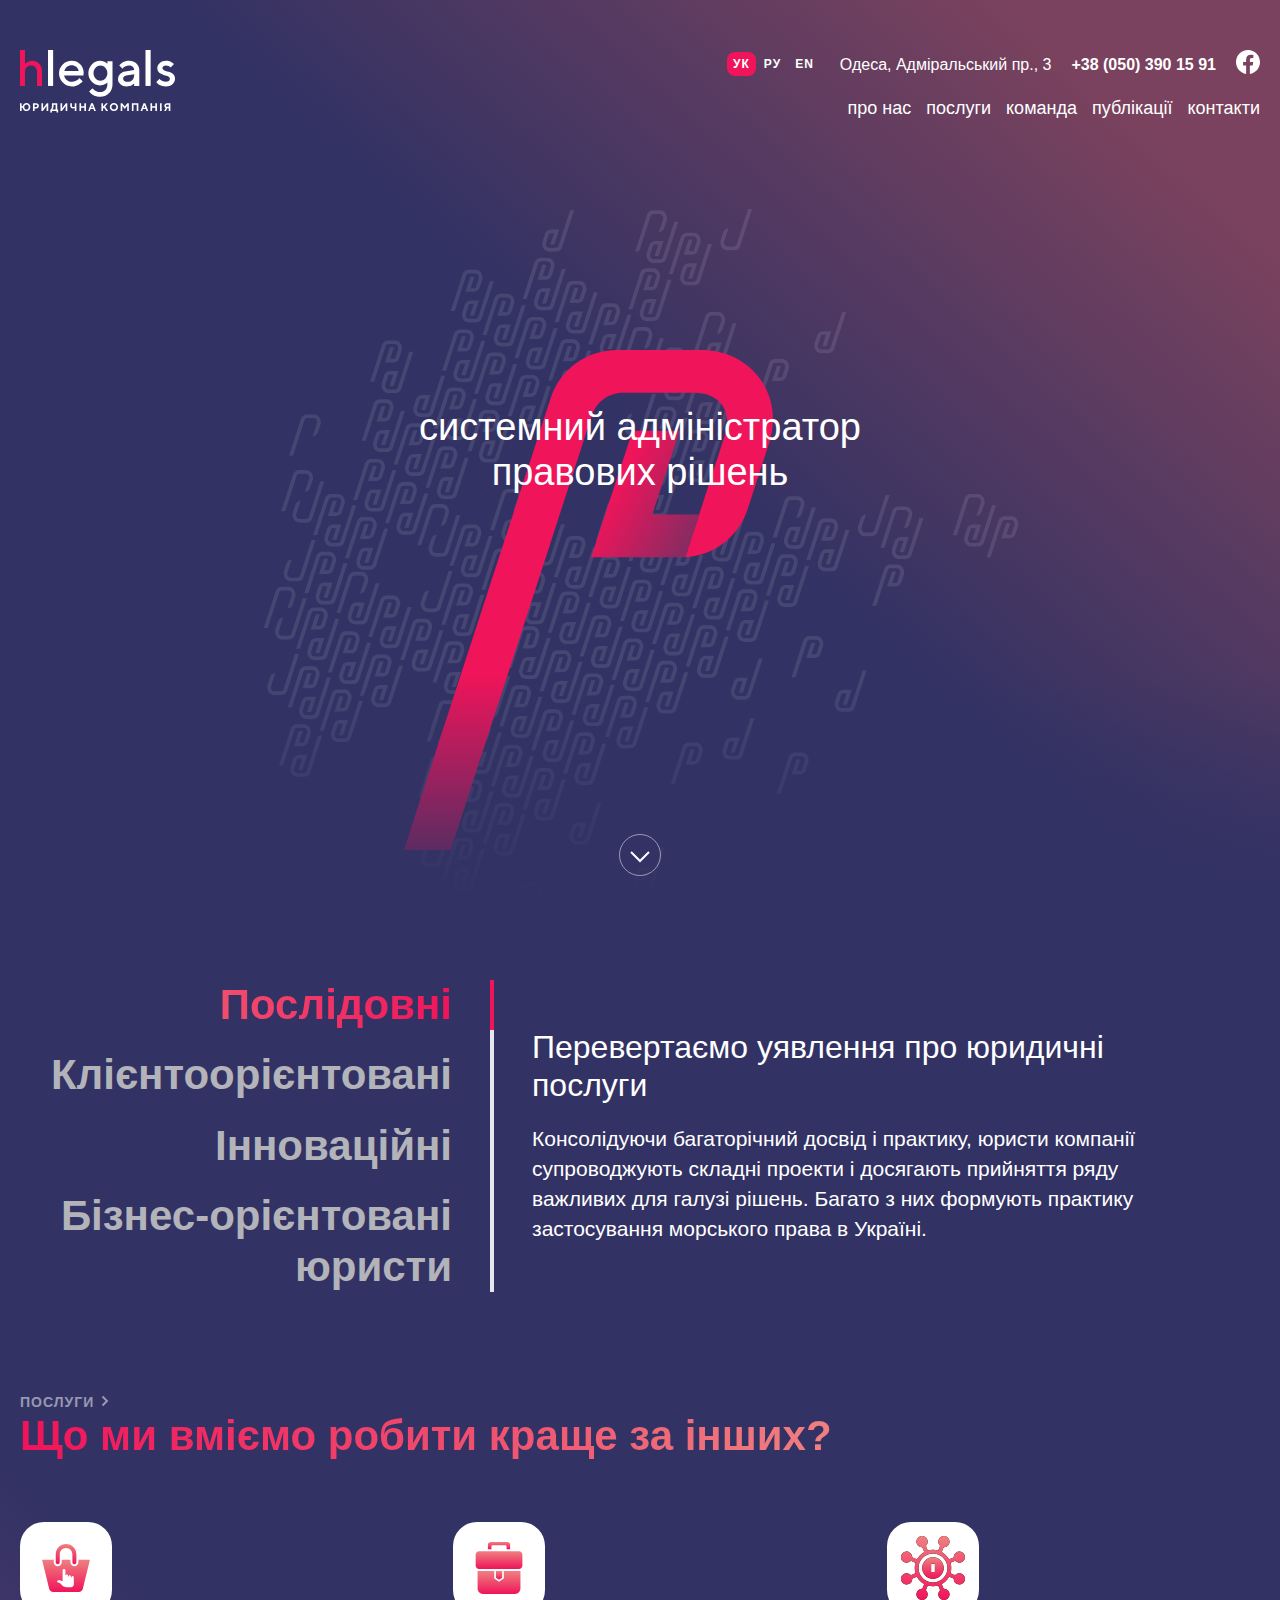
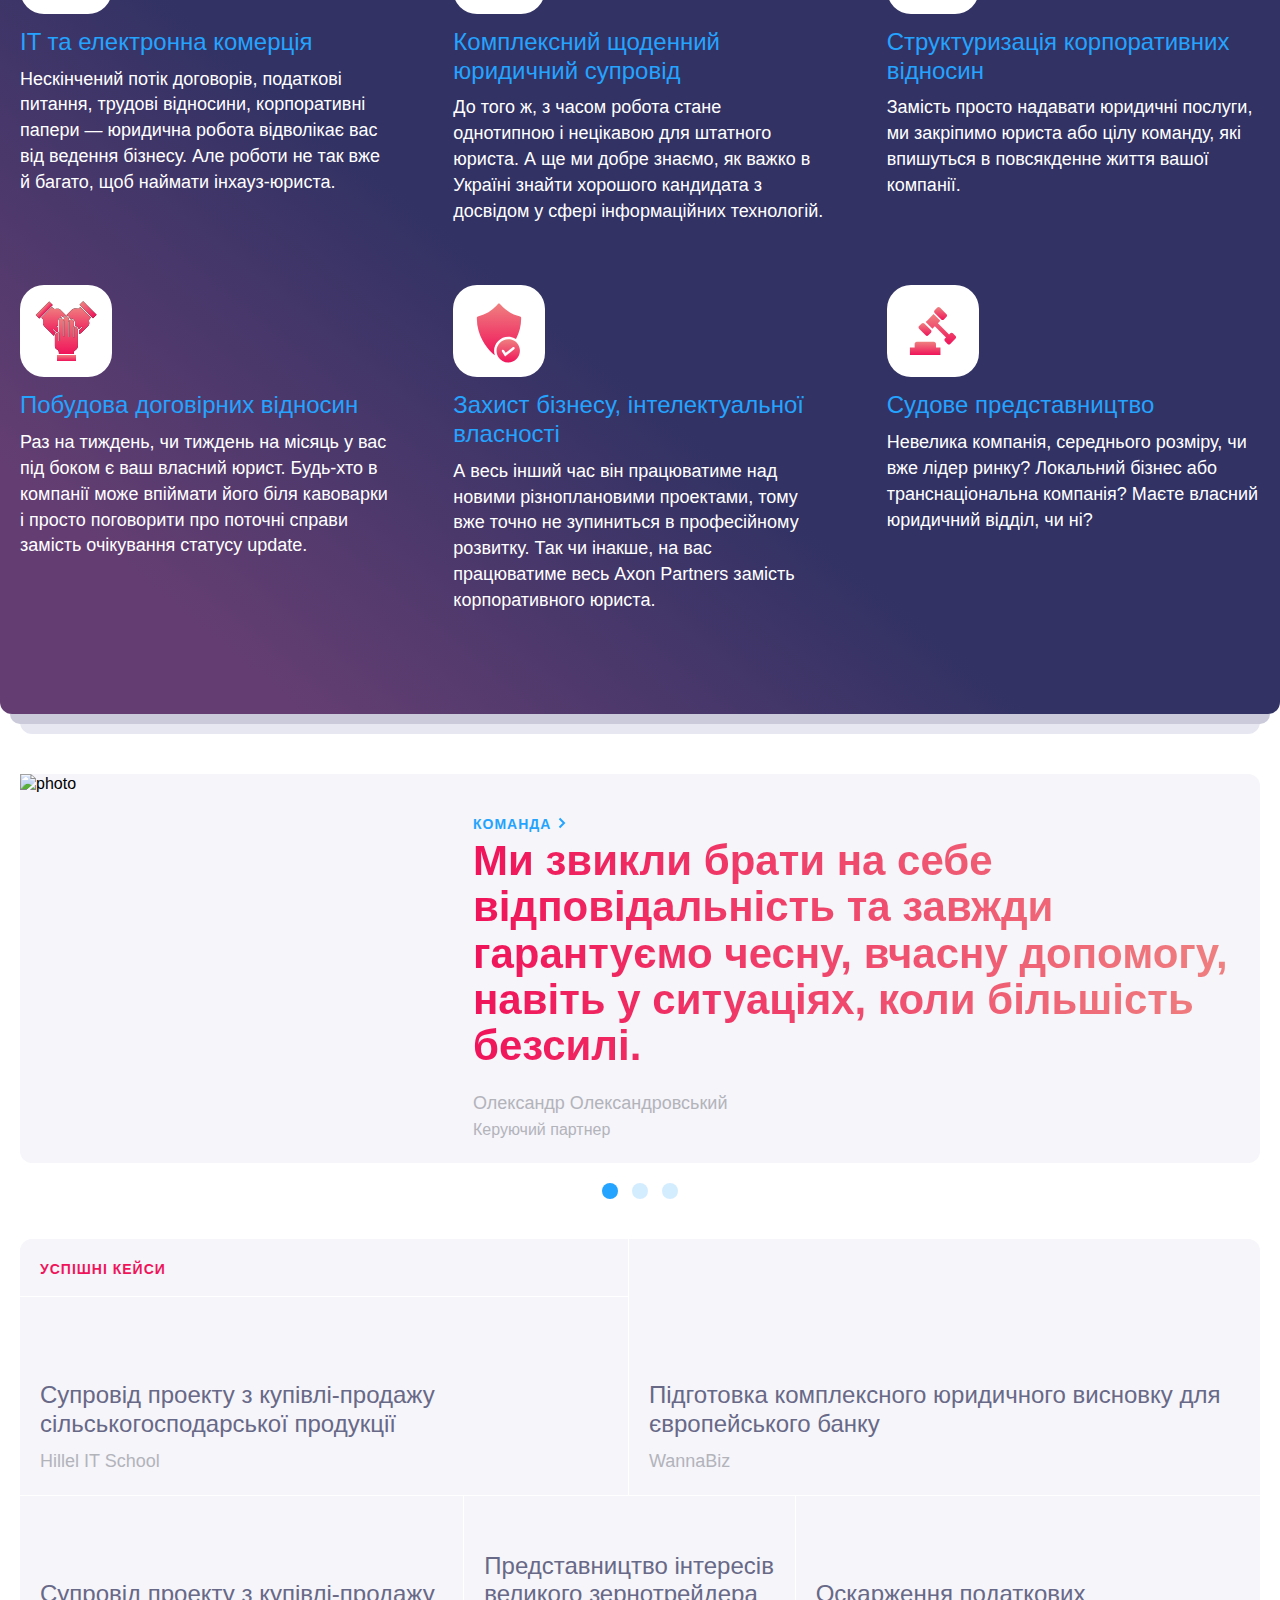
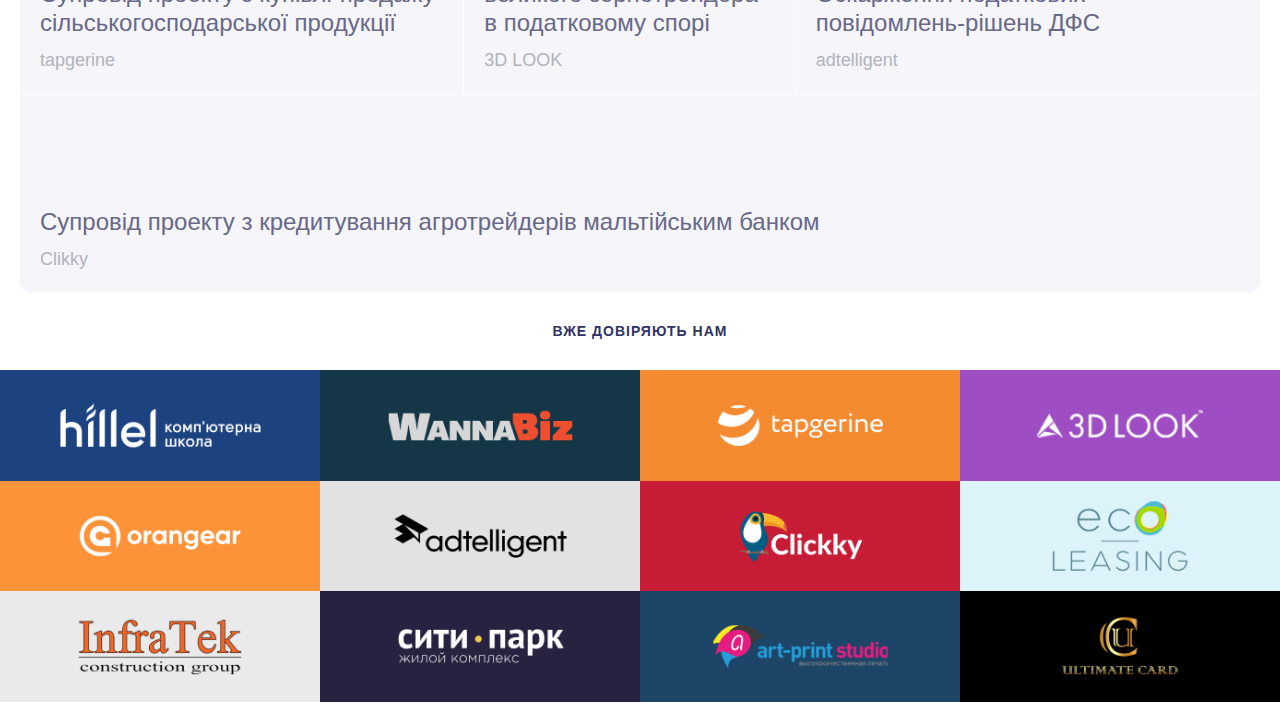
==== commit 1bc848cb: "work with 'clients' section" ====
--- a/index.html
+++ b/index.html
@@ -115,9 +115,13 @@
 
     <section class="services">
       <div class="services__container">
-        <div class="services__container-subheader">
-          <strong><a class="services__page-link" href="">послуги</a></strong>
-          <img class="services__container-arrow" src="assets/img/services/link-arrow.svg" alt="arrow">
+        <div class="services__subheader">
+          <strong>
+            <a class="services__subheader-link" href="">
+              послуги
+              <img class="services__subheader-arrow" src="assets/img/services/link-arrow.svg" alt="arrow">
+            </a>
+          </strong>
         </div>
         <h2 class="services__title">Що ми вміємо робити краще за інших?</h2>
         <div class="services__grid">
@@ -189,18 +193,25 @@
       <div class="team__wrapper">
         <div class="employee">
           <div class="employee__photo">
-            <img class="employee__photo-image" src="assets/img/team/team-photo-1.png" alt="photo">
+            <img class="employee__photo-image" src="assets/img/team/photo-big-1.png" alt="photo">
           </div>
           <div class="employee__description">
-            <div class="employee__description-subheader">
-              <strong><a class="employee__description-link" href="">команда</a></strong>
-              <img class="employee__description-arrow" src="assets/img/team/link-arrow.svg" alt="arrow">
+            <div class="employee__subheader">
+              <strong>
+                <a class="employee__subheader-link" href="">
+                  команда
+                  <img class="employee__subheader-arrow" src="assets/img/team/link-arrow.svg" alt="arrow">
+                </a>
+              </strong>
             </div>
             <h2 class="employee__description-quote">Ми звикли брати на себе відповідальність та завжди гарантуємо чесну,
               вчасну допомогу, навіть у ситуаціях, коли більшість безсилі.
             </h2>
-            <div class="employee__description-name">Олександр Олександровський</div>
-            <div class="employee__description-position">Керуючий партнер</div>
+            <div class="employee__data">
+              <img class="employee__data-ava" src="./assets/img/team/photo-small-1.png" alt="photo">
+              <div class="employee__data-name">Олександр Олександровський</div>
+              <div class="employee__data-position">Керуючий партнер</div>
+            </div>
           </div>
         </div>
         <div class="team__indicators">
@@ -211,8 +222,70 @@
       </div>
     </section>
 
-    <!-- <section class="cases"></section> -->
-    <!-- <section class="clients"></section> -->
+    <section class="cases">
+      <div class="case">
+        <div class="case__one">
+          <div class="case__one-header">
+            <strong><a class="case__one-link" href="">Успішні кейси</a></strong>
+          </div>
+          <div class="case__description fr">
+            <h3 class="case__description-header">Супровід проекту з купівлі-продажу сільськогосподарської продукції</h3>
+            <span class="case__description-company">Hillel IT School</span>
+          </div>
+        </div>
+        <div class="case__two">
+          <div class="case__description">
+            <h3 class="case__description-header">Підготовка комплексного юридичного висновку для європейського банку
+            </h3>
+            <span class="case__description-company">WannaBiz</span>
+          </div>
+        </div>
+        <div class="case__three">
+          <div class="case__description">
+            <h3 class="case__description-header">Супровід проекту з купівлі-продажу сільськогосподарської продукції</h3>
+            <span class="case__description-company">tapgerine</span>
+          </div>
+        </div>
+        <div class="case__four fr">
+          <div class="case__description">
+            <h3 class="case__description-header">Представництво інтересів великого зернотрейдера в податковому спорі
+            </h3>
+            <span class="case__description-company">3D LOOK</span>
+          </div>
+        </div>
+        <div class="case__five fr">
+          <div class="case__description">
+            <h3 class="case__description-header">Оскарження податкових повідомлень-рішень ДФС</h3>
+            <span class="case__description-company">adtelligent</span>
+          </div>
+        </div>
+        <div class="case__six fr">
+          <div class="case__description">
+            <h3 class="case__description-header">Супровід проекту з кредитування агротрейдерів мальтійським банком</h3>
+            <span class="case__description-company">Clikky</span>
+          </div>
+        </div>
+      </div>
+    </section>
+    <section class="clients">
+      <h3 class="clients__header">Вже довіряють нам</h3>
+      <div class="clients__grid">
+        <a href=""><img class="clients__grid-logo" src="assets/img/clients/item1.png" alt="logo"></a>
+        <a href=""><img class="clients__grid-logo" src="assets/img/clients/item2.png" alt="logo"></a>
+        <a href=""><img class="clients__grid-logo" src="assets/img/clients/item3.png" alt="logo"></a>
+        <a href=""><img class="clients__grid-logo" src="assets/img/clients/item4.png" alt="logo"></a>
+        <a href=""><img class="clients__grid-logo" src="assets/img/clients/item5.png" alt="logo"></a>
+        <a href=""><img class="clients__grid-logo" src="assets/img/clients/item6.png" alt="logo"></a>
+        <a href=""><img class="clients__grid-logo" src="assets/img/clients/item7.png" alt="logo"></a>
+        <a href=""><img class="clients__grid-logo" src="assets/img/clients/item8.png" alt="logo"></a>
+        <a href=""><img class="clients__grid-logo" src="assets/img/clients/item9.png" alt="logo"></a>
+        <a href=""><img class="clients__grid-logo" src="assets/img/clients/item10.png" alt="logo"></a>
+        <a href=""><img class="clients__grid-logo" src="assets/img/clients/item11.png" alt="logo"></a>
+        <a href=""><img class="clients__grid-logo" src="assets/img/clients/item12.png" alt="logo"></a>
+      </div>
+    </section>
+
+
     <!-- <section class="publications"></section> -->
   </main>
 
--- a/assets/css/style.css
+++ b/assets/css/style.css
@@ -338,7 +338,7 @@
 /* md */
 /* sm */
 /* xs */
-.team, .services__container, .experience__container, .page-header__wrap {
+.cases, .team, .services__container, .experience__container, .page-header__wrap {
   max-width: 1360px;
   margin-left: auto;
   margin-right: auto;
@@ -711,24 +711,15 @@
   border-radius: 0 0 12px 12px;
   background-color: #cacadb;
 }
-.services__container-subheader {
-  display: -webkit-box;
-  display: -ms-flexbox;
-  display: flex;
-  -webkit-box-align: center;
-      -ms-flex-align: center;
-          align-items: center;
-  gap: 2px;
-}
-.services__container-arrow {
-  width: 12px;
-  height: 12px;
-}
-.services__page-link {
+.services__subheader-link {
   letter-spacing: 1px;
   text-transform: uppercase;
   color: rgba(255, 255, 255, 0.5);
   font-size: 14px;
+}
+.services__subheader-arrow {
+  width: 12px;
+  height: 12px;
 }
 .services__grid {
   display: grid;
@@ -797,23 +788,15 @@
   display: -webkit-box;
   display: -ms-flexbox;
   display: flex;
-  height: 500px;
+}
+.employee__photo-image {
+  height: auto;
   width: 413px;
 }
-.employee__description {
-  padding: 40px 30px 20px 0px;
-}
-.employee__description-subheader {
-  display: -webkit-box;
-  display: -ms-flexbox;
-  display: flex;
-  -webkit-box-align: center;
-      -ms-flex-align: center;
-          align-items: center;
-  gap: 2px;
+.employee__subheader {
   margin-bottom: 5px;
 }
-.employee__description-link {
+.employee__subheader-link {
   text-transform: uppercase;
   font-size: 14px;
   font-weight: 700;
@@ -821,28 +804,191 @@
   letter-spacing: 1px;
   color: #24a3ff;
 }
-.employee__description-arrow {
+.employee__subheader-arrow {
   width: 12px;
   height: 12px;
+}
+.employee__description {
+  padding: 40px 30px 20px 0px;
 }
 .employee__description-quote {
   font-weight: 700;
   font-size: 42px;
-  line-height: 50px;
+  line-height: 1.1;
   margin-bottom: 20px;
 }
-.employee__description-name {
+.employee__data {
+  display: grid;
+  grid-template-areas: "ava name" "ava position";
+  -webkit-box-pack: start;
+      -ms-flex-pack: start;
+          justify-content: start;
+  -webkit-box-align: center;
+      -ms-flex-align: center;
+          align-items: center;
+}
+.employee__data-ava {
+  display: none;
+  grid-area: ava;
+}
+.employee__data-name {
   font-weight: 500;
   font-size: 18px;
   line-height: 1.2;
   color: #b3b3ba;
   margin-bottom: 5px;
-}
-.employee__description-position {
+  grid-area: name;
+  padding-top: 4px;
+}
+.employee__data-position {
   font-weight: 400;
   font-size: 16px;
   line-height: 1.2;
   color: #b3b3ba;
+  grid-area: position;
+  padding-bottom: 4px;
+}
+
+.case {
+  display: -webkit-box;
+  display: -ms-flexbox;
+  display: flex;
+  gap: 1px;
+  -ms-flex-wrap: wrap;
+      flex-wrap: wrap;
+  border-radius: 12px;
+  overflow: hidden;
+  margin-bottom: 30px;
+}
+.case__one {
+  -ms-flex-preferred-size: 431px;
+      flex-basis: 431px;
+  -webkit-box-flex: 1;
+      -ms-flex-positive: 1;
+          flex-grow: 1;
+  display: -webkit-box;
+  display: -ms-flexbox;
+  display: flex;
+  -webkit-box-orient: vertical;
+  -webkit-box-direction: normal;
+      -ms-flex-direction: column;
+          flex-direction: column;
+  gap: 1px;
+}
+.case__one-header {
+  background-color: #f5f5fa;
+  height: 57px;
+  padding: 20px;
+}
+.case__one-link {
+  font-weight: 700;
+  font-size: 14px;
+  line-height: 1.2;
+  letter-spacing: 1px;
+  text-transform: uppercase;
+  color: #f0145a;
+}
+.case__two {
+  background-color: #f5f5fa;
+  -ms-flex-preferred-size: 454px;
+      flex-basis: 454px;
+  -webkit-box-flex: 1;
+      -ms-flex-positive: 1;
+          flex-grow: 1;
+  display: -webkit-box;
+  display: -ms-flexbox;
+  display: flex;
+}
+.case__three {
+  background-color: #f5f5fa;
+  -ms-flex-preferred-size: 433px;
+      flex-basis: 433px;
+  -webkit-box-flex: 1;
+      -ms-flex-positive: 1;
+          flex-grow: 1;
+  display: -webkit-box;
+  display: -ms-flexbox;
+  display: flex;
+}
+.case__four {
+  -ms-flex-preferred-size: 320px;
+      flex-basis: 320px;
+  -webkit-box-flex: 1;
+      -ms-flex-positive: 1;
+          flex-grow: 1;
+  display: -webkit-box;
+  display: -ms-flexbox;
+  display: flex;
+}
+.case__five {
+  -ms-flex-preferred-size: 454px;
+      flex-basis: 454px;
+  -webkit-box-flex: 1;
+      -ms-flex-positive: 1;
+          flex-grow: 1;
+  display: -webkit-box;
+  display: -ms-flexbox;
+  display: flex;
+}
+.case__six {
+  -ms-flex-preferred-size: 544px;
+      flex-basis: 544px;
+  -webkit-box-flex: 1;
+      -ms-flex-positive: 1;
+          flex-grow: 1;
+  display: -webkit-box;
+  display: -ms-flexbox;
+  display: flex;
+}
+.case__description {
+  padding: 20px;
+  display: -webkit-box;
+  display: -ms-flexbox;
+  display: flex;
+  -webkit-box-orient: vertical;
+  -webkit-box-direction: normal;
+      -ms-flex-direction: column;
+          flex-direction: column;
+  gap: 10px;
+  -webkit-box-pack: end;
+      -ms-flex-pack: end;
+          justify-content: flex-end;
+}
+.case__description-header {
+  font-weight: 500;
+  font-size: 24px;
+  color: #686887;
+}
+.case__description-company {
+  font-weight: 400;
+  font-size: 18px;
+  line-height: 1.44;
+  color: #b3b3ba;
+}
+
+.fr {
+  background-color: #f5f5fa;
+  height: 198px;
+}
+
+.clients__header {
+  font-weight: 700;
+  font-size: 14px;
+  letter-spacing: 1px;
+  text-transform: uppercase;
+  color: #323264;
+  text-align: center;
+  margin-bottom: 30px;
+}
+.clients__grid {
+  display: grid;
+  grid-template-columns: repeat(4, 1fr);
+}
+.clients__grid-logo {
+  width: 100%;
+  height: 100%;
+  -o-object-fit: cover;
+     object-fit: cover;
 }
 @media (min-width: 768px) {
   .page-header::before {
@@ -993,6 +1139,15 @@
     margin-bottom: 20px;
     font-size: 18px;
   }
+  .employee__photo-image {
+    width: 313px;
+  }
+  .employee__description-quote {
+    font-size: 28px;
+  }
+  .clients__grid {
+    grid-template-columns: repeat(3, 1fr);
+  }
 }
 @media (max-width: 767.8px) {
   .page-header__wrap {
@@ -1053,4 +1208,40 @@
   .service-item__title {
     font-size: 18px;
   }
+  .employee {
+    gap: 20px;
+  }
+  .employee__photo-image {
+    display: none;
+  }
+  .employee__data {
+    -webkit-column-gap: 10px;
+       -moz-column-gap: 10px;
+            column-gap: 10px;
+  }
+  .employee__data-ava {
+    display: block;
+  }
+  .employee__data-name {
+    font-size: 16px;
+  }
+  .case__description {
+    -webkit-box-pack: center;
+        -ms-flex-pack: center;
+            justify-content: center;
+  }
+  .fr {
+    height: 150px;
+  }
+}
+@media (max-width: 575.8px) {
+  .case__description-header {
+    font-size: 18px;
+  }
+  .fr {
+    height: 140px;
+  }
+  .clients__grid {
+    grid-template-columns: repeat(2, 1fr);
+  }
 }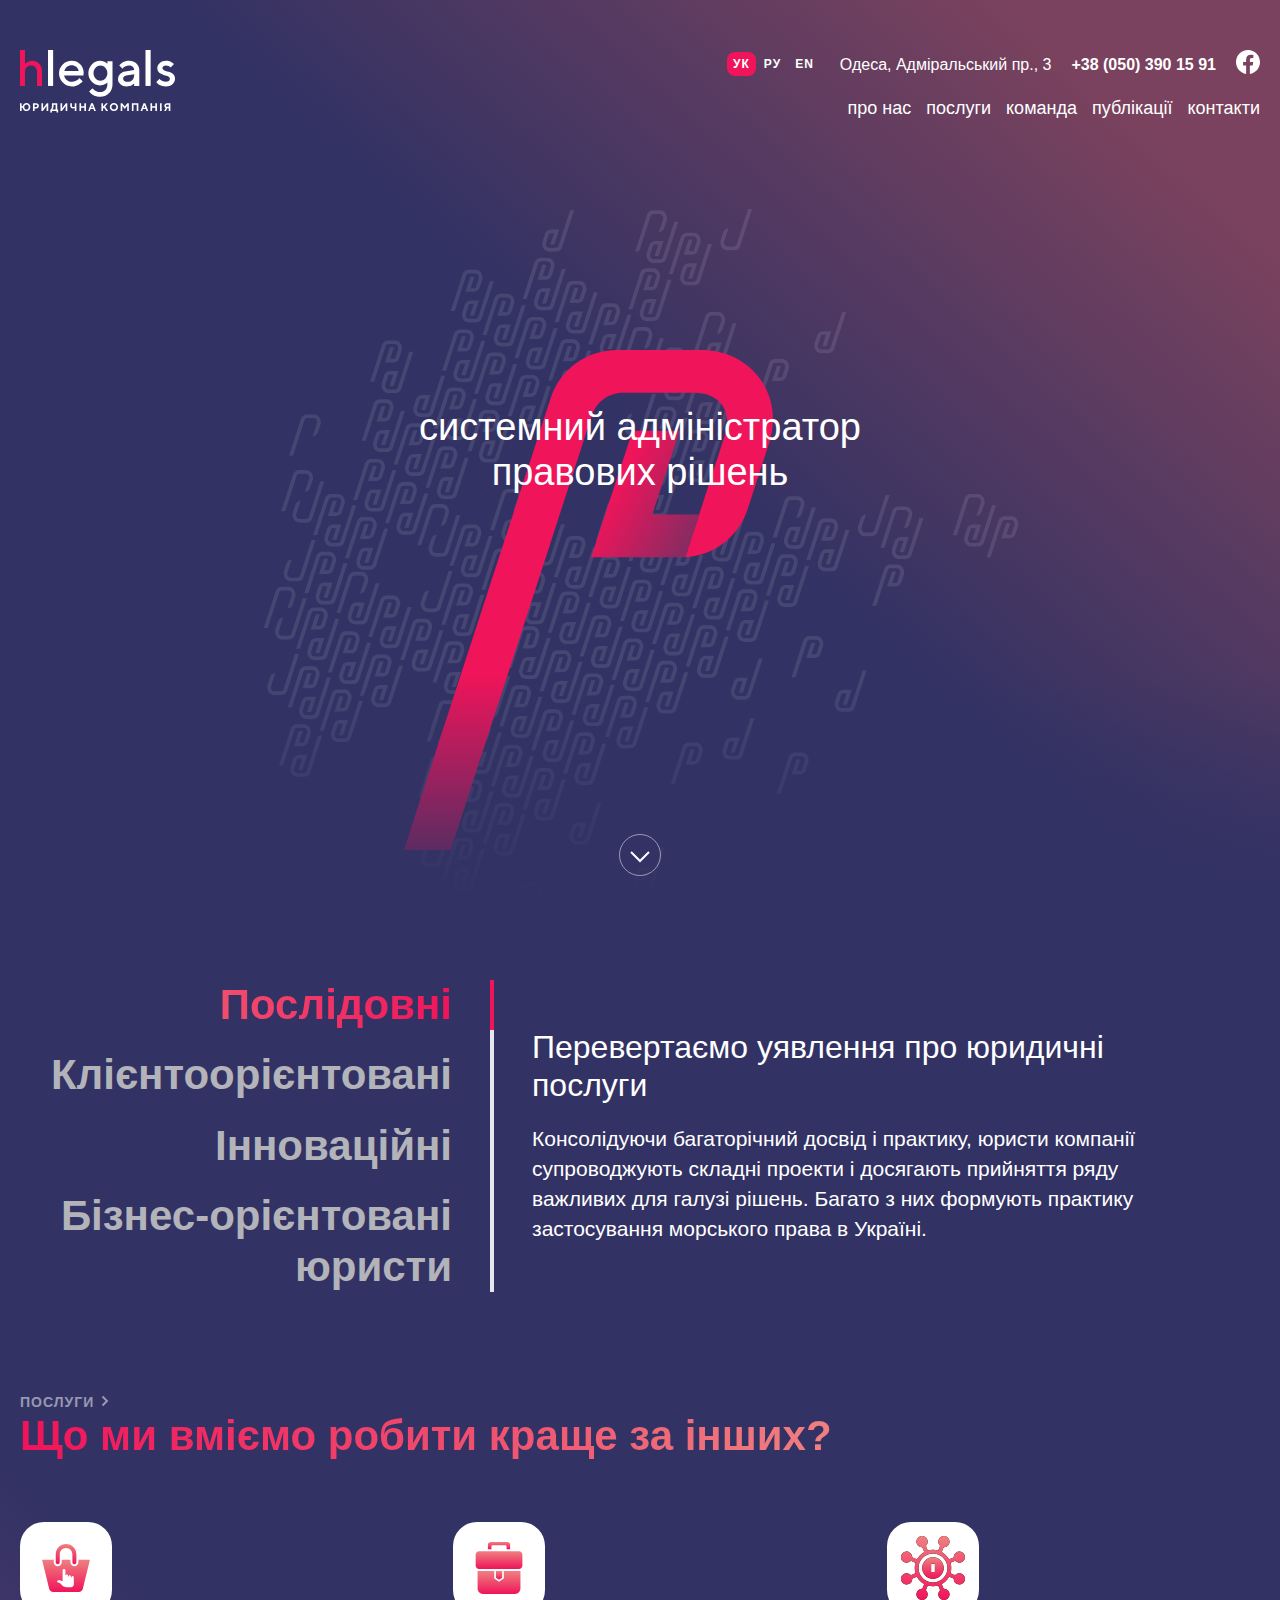
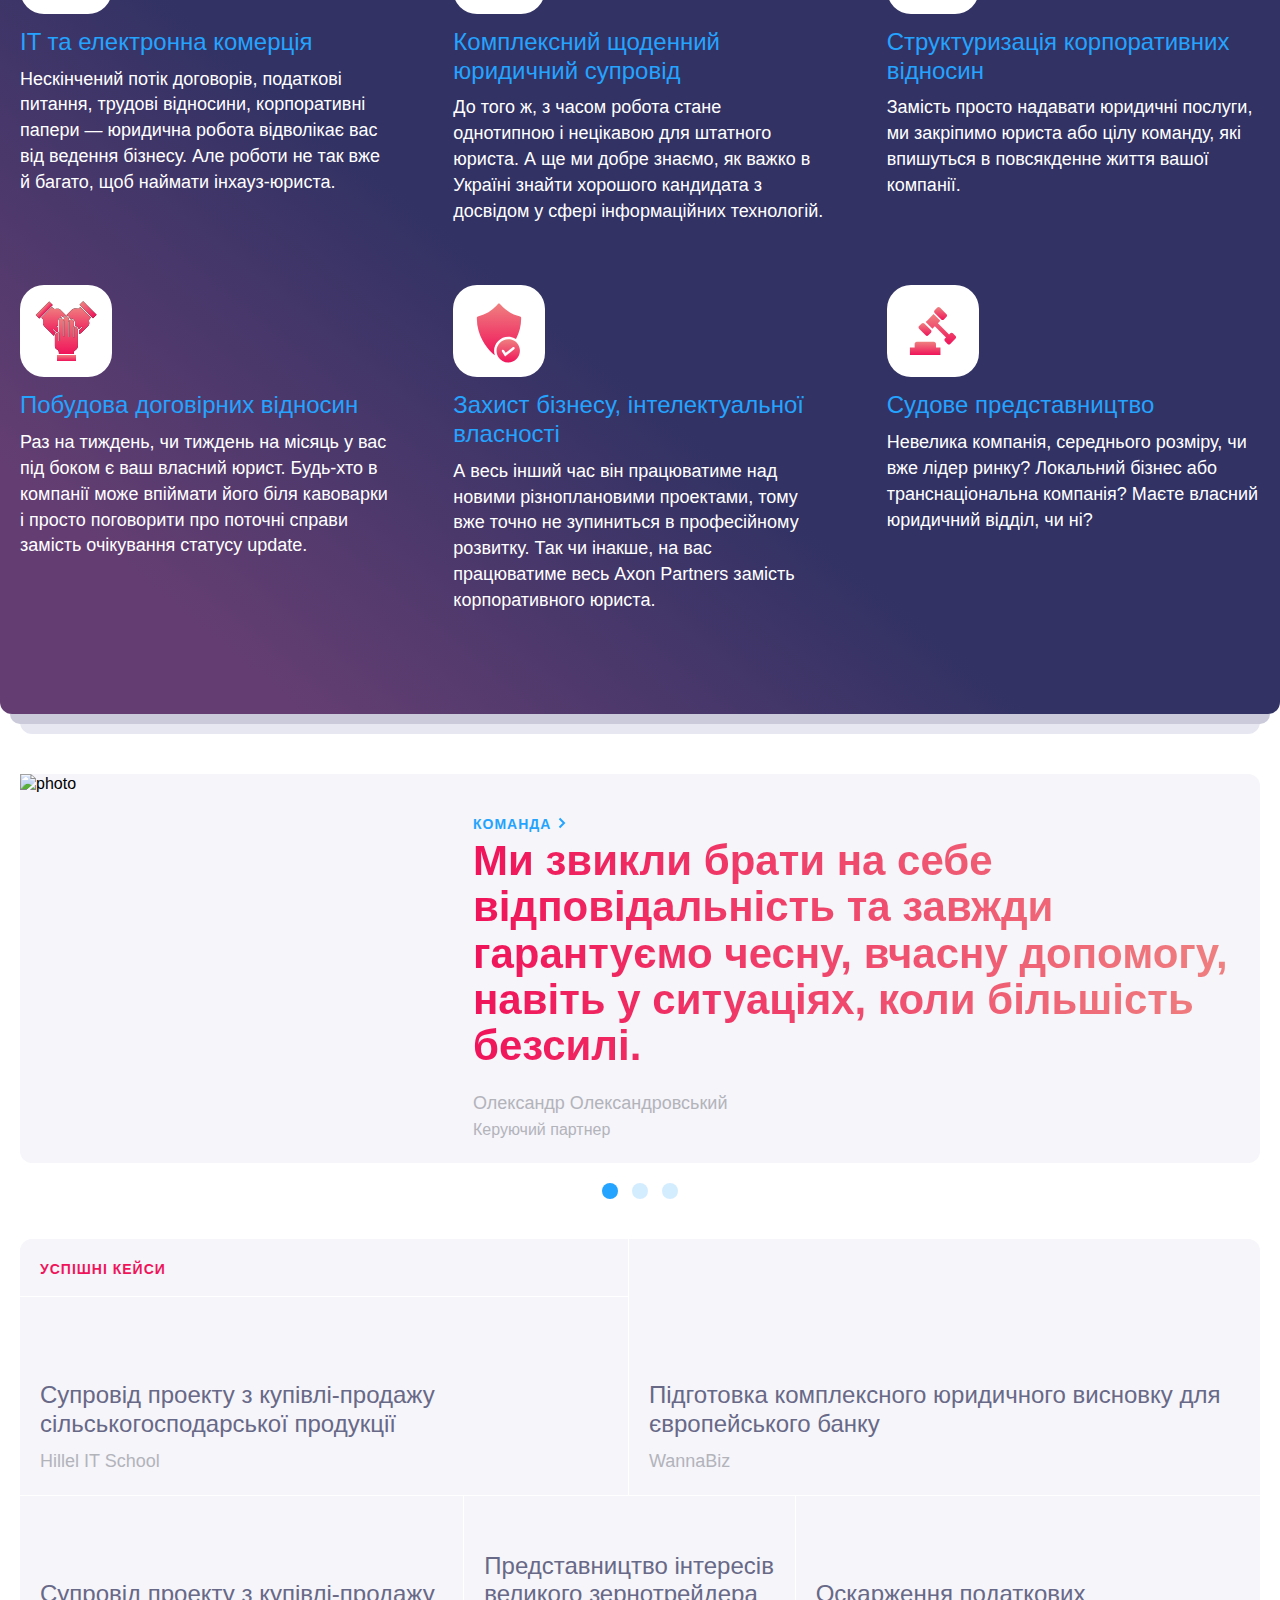
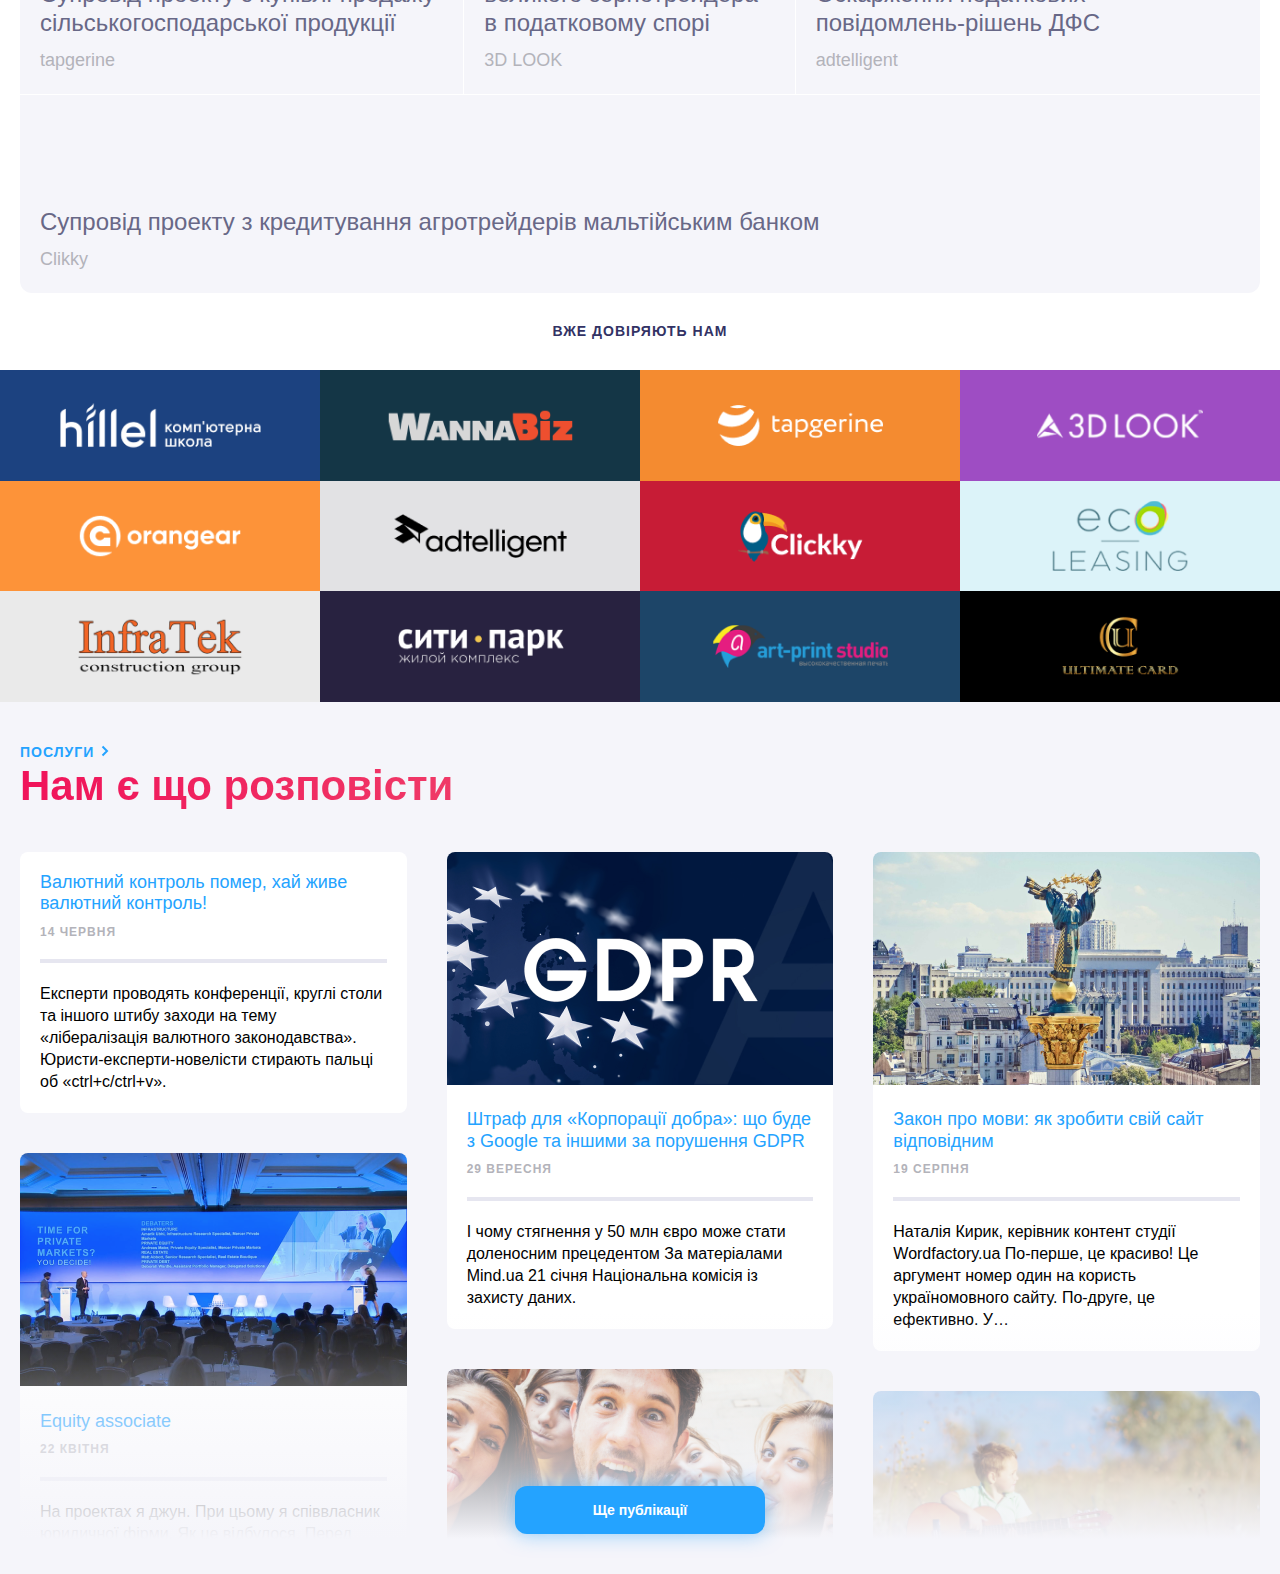
==== commit 63af22be: "work with 'publications' section" ====
--- a/index.html
+++ b/index.html
@@ -12,7 +12,6 @@
 
 <body>
   <header class="page-header">
-    <!-- Grid: Logo, Navbar, Actions -->
     <div class="page-header__wrap">
       <div class="page-header__logo">
         <img class="page-header__logo-picture" src="assets/img/header/logo.svg" alt="hlegals logo">
@@ -51,12 +50,10 @@
         </div>
       </nav>
     </div>
-    <!-- Content: Title, Symbol -->
     <div class="page-header__content">
       <img class="page-header__content-image" src="assets/img/header/symbol-long-leg.svg" alt="symbol">
       <h1 class="page-header__content-title">системний адміністратор правових рішень</h1>
     </div>
-    <!-- Circle button -->
     <div class="page-header__button">
       <a href=""><img src="assets/img/header/scroll-down.svg" alt="scroll down"></a>
     </div>
@@ -267,6 +264,7 @@
         </div>
       </div>
     </section>
+
     <section class="clients">
       <h3 class="clients__header">Вже довіряють нам</h3>
       <div class="clients__grid">
@@ -285,8 +283,106 @@
       </div>
     </section>
 
-
-    <!-- <section class="publications"></section> -->
+    <section class="publications">
+      <div class="publications__container">
+        <div class="content">
+          <div class="content__header">
+            <strong>
+              <a class="content__header-link" href="">
+                послуги
+                <img src="assets/img/publications/link-arrow.svg" alt="arrow">
+              </a>
+            </strong>
+            <h2 class="content__header-title">Нам є що розповісти</h2>
+          </div>
+          <div class="content__cards">
+            <div class="card n-img">
+              <div class="card__img">
+                <img class="card__img-pic" src="assets/img/publications/card-image1.png" alt="image">
+              </div>
+              <div class="card__body">
+                <h4><a class="card__body-title" href="">Валютний контроль помер, хай живе валютний контроль!</a></h4>
+                <div class="card__body-date">14 червня</div>
+                <div class="card__body-separator"></div>
+                <div class="card__body-description">Експерти проводять конференції, круглі столи та іншого штибу заходи
+                  на тему
+                  «лібералізація валютного законодавства». Юристи-експерти-новелісти стирають пальці об «ctrl+c/ctrl+v».
+                </div>
+              </div>
+            </div>
+            <div class="card">
+              <div class="card__img">
+                <img class="card__img-pic" src="assets/img/publications/card-image5.png" alt="image">
+              </div>
+              <div class="card__body">
+                <h4><a class="card__body-title" href="">Equity associate</a></h4>
+                <div class="card__body-date">22 квітня</div>
+                <div class="card__body-separator"></div>
+                <div class="card__body-description">На проектах я джун. При цьому я співвласник юридичної фірми. Як це
+                  відбулося. Перед вступом батьки мені казали, що якщо буду…
+                </div>
+              </div>
+            </div>
+            <div class="card">
+              <div class="card__img">
+                <img class="card__img-pic" src="assets/img/publications/card-image4.png" alt="image">
+              </div>
+              <div class="card__body">
+                <h4><a class="card__body-title" href="">Штраф для «Корпорації добра»: що буде з Google та іншими за
+                    порушення GDPR</a></h4>
+                <div class="card__body-date">29 вересня</div>
+                <div class="card__body-separator"></div>
+                <div class="card__body-description">І чому стягнення у 50 млн євро може стати доленосним прецедентом За
+                  матеріалами Mind.ua 21 січня Національна комісія із захисту даних.
+                </div>
+              </div>
+            </div>
+            <div class="card">
+              <div class="card__img">
+                <img class="card__img-pic" src="assets/img/publications/card-image1.png" alt="image">
+              </div>
+              <div class="card__body">
+                <h4><a class="card__body-title" href="">Заповіт міленіала</a></h4>
+                <div class="card__body-date">19 серпня</div>
+                <div class="card__body-separator"></div>
+                <div class="card__body-description">Що і як передаватимуть у спадщину сучасні влогери, опініон лідери
+                  і криптомільйонери Типовий спадок українського покоління Х виглядає так: квартира у…
+                </div>
+              </div>
+            </div>
+            <div class="card">
+              <div class="card__img">
+                <img class="card__img-pic" src="assets/img/publications/card-image2.png" alt="image">
+              </div>
+              <div class="card__body">
+                <h4><a class="card__body-title" href="">Закон про мови: як зробити свій сайт відповідним</a></h4>
+                <div class="card__body-date">19 серпня</div>
+                <div class="card__body-separator"></div>
+                <div class="card__body-description">Наталія Кирик, керівник контент студії Wordfactory.ua По-перше, це
+                  красиво! Це аргумент номер один на користь україномовного сайту. По-друге, це ефективно. У…
+                </div>
+              </div>
+            </div>
+            <div class="card">
+              <div class="card__img">
+                <img class="card__img-pic" src="assets/img/publications/card-image3.png" alt="image">
+              </div>
+              <div class="card__body">
+                <h4><a class="card__body-title" href="">Компенсація витрат на навчання дитини в дитячому садку та
+                    школі</a></h4>
+                <div class="card__body-date">5 Лютого 2018</div>
+                <div class="card__body-separator"></div>
+                <div class="card__body-description">Компенсація витрат на навчання дитини в дитячому садку та школі
+                </div>
+              </div>
+            </div>
+          </div>
+          <div class="content__button">
+            <button class="content__button-btn" type="button">Ще публікації</button>
+          </div>
+        </div>
+      </div>
+    </section>
   </main>
 
   <footer class="page-footer"></footer>
--- a/assets/css/style.css
+++ b/assets/css/style.css
@@ -338,7 +338,7 @@
 /* md */
 /* sm */
 /* xs */
-.cases, .team, .services__container, .experience__container, .page-header__wrap {
+.publications__container, .cases, .team, .services__container, .experience__container, .page-header__wrap {
   max-width: 1360px;
   margin-left: auto;
   margin-right: auto;
@@ -346,7 +346,7 @@
   padding-right: 20px;
 }
 
-.employee__description-quote, .services__title {
+.content__header-title, .employee__description-quote, .services__title {
   background: -o-linear-gradient(359.87deg, #F0145A 0.84%, #EF8080 99.96%);
   background: linear-gradient(90.13deg, #F0145A 0.84%, #EF8080 99.96%);
   -webkit-background-clip: text;
@@ -990,6 +990,121 @@
   -o-object-fit: cover;
      object-fit: cover;
 }
+
+.publications {
+  background-color: #f5f5fa;
+  padding-top: 40px;
+  padding-bottom: 100px;
+  max-height: 872px;
+  overflow: hidden;
+  position: relative;
+}
+.publications::after {
+  z-index: 1;
+  position: absolute;
+  inset: 70% 0 0 0;
+  content: "";
+  background: -webkit-gradient(linear, left top, left bottom, from(rgba(245, 245, 250, 0)), color-stop(86.5%, #F5F5FA));
+  background: -o-linear-gradient(top, rgba(245, 245, 250, 0) 0%, #F5F5FA 86.5%);
+  background: linear-gradient(180deg, rgba(245, 245, 250, 0) 0%, #F5F5FA 86.5%);
+}
+
+.content__header {
+  padding-bottom: 40px;
+}
+.content__header-link {
+  font-weight: 700;
+  font-size: 14px;
+  line-height: 1.2;
+  letter-spacing: 1px;
+  text-transform: uppercase;
+  color: #24a3ff;
+}
+.content__header-title {
+  font-weight: 700;
+  font-size: 42px;
+  line-height: 1.2;
+}
+.content__cards {
+  -webkit-column-count: 3;
+     -moz-column-count: 3;
+          column-count: 3;
+  -webkit-column-gap: 40px;
+     -moz-column-gap: 40px;
+          column-gap: 40px;
+}
+.content__button {
+  position: absolute;
+  z-index: 2;
+  bottom: 40px;
+  left: 50%;
+  -webkit-transform: translateX(-50%);
+      -ms-transform: translateX(-50%);
+          transform: translateX(-50%);
+}
+.content__button-btn {
+  background: #24A3FF;
+  -webkit-box-shadow: 0px 0px 20px rgba(36, 163, 255, 0.5);
+          box-shadow: 0px 0px 20px rgba(36, 163, 255, 0.5);
+  border-radius: 12px;
+  border: none;
+  color: #ffffff;
+  font-weight: 700;
+  font-size: 14px;
+  text-align: center;
+  padding: 16px 16px;
+  width: 250px;
+}
+
+.card {
+  max-width: 413px;
+  border-radius: 8px;
+  background-color: #ffffff;
+  margin-bottom: 40px;
+  overflow: hidden;
+}
+.card__img {
+  display: block;
+}
+.card__img-pic {
+  width: 100%;
+  height: 233px;
+  -o-object-fit: cover;
+     object-fit: cover;
+}
+.card__body {
+  padding: 20px;
+}
+.card__body-title {
+  font-weight: 500;
+  font-size: 18px;
+  color: #24a3ff;
+}
+.card__body-date {
+  font-weight: 700;
+  font-size: 12px;
+  letter-spacing: 1px;
+  text-transform: uppercase;
+  color: #b3b3ba;
+  margin-top: 10px;
+  margin-bottom: 20px;
+}
+.card__body-separator {
+  width: 100%;
+  height: 4px;
+  background-color: #e6e6f0;
+  margin-bottom: 20px;
+}
+.card__body-description {
+  font-size: 16px;
+  line-height: 22px;
+  color: #000000;
+}
+
+.n-img .card__img {
+  display: none;
+}
+
 @media (min-width: 768px) {
   .page-header::before {
     position: absolute;
@@ -1038,6 +1153,7 @@
     font-size: 18px;
   }
 }
+
 @media (min-width: 992px) {
   .experience {
     padding-top: 80px;
@@ -1082,6 +1198,7 @@
     width: max-content;
   }
 }
+
 @media (min-width: 1280px) {
   .services {
     padding-bottom: 100px;
@@ -1090,6 +1207,7 @@
     grid-template-columns: repeat(3, 1fr);
   }
 }
+
 @media (max-width: 1279.8px) {
   .service-item {
     grid-template-columns: auto 1fr;
@@ -1098,6 +1216,7 @@
     grid-column: 1/span 3;
   }
 }
+
 @media (max-width: 1279.8px) and (min-width: 768px) {
   .services {
     padding-bottom: 50px;
@@ -1106,6 +1225,7 @@
     grid-template-columns: repeat(2, 1fr);
   }
 }
+
 @media (max-width: 991.8px) {
   .experience {
     padding-top: 40px;
@@ -1148,7 +1268,13 @@
   .clients__grid {
     grid-template-columns: repeat(3, 1fr);
   }
-}
+  .content__cards {
+    -webkit-column-count: 2;
+       -moz-column-count: 2;
+            column-count: 2;
+  }
+}
+
 @media (max-width: 767.8px) {
   .page-header__wrap {
     grid-template-areas: "actions actions" "logo menu";
@@ -1234,6 +1360,7 @@
     height: 150px;
   }
 }
+
 @media (max-width: 575.8px) {
   .case__description-header {
     font-size: 18px;
@@ -1244,4 +1371,9 @@
   .clients__grid {
     grid-template-columns: repeat(2, 1fr);
   }
+  .content__cards {
+    -webkit-column-count: 1;
+       -moz-column-count: 1;
+            column-count: 1;
+  }
 }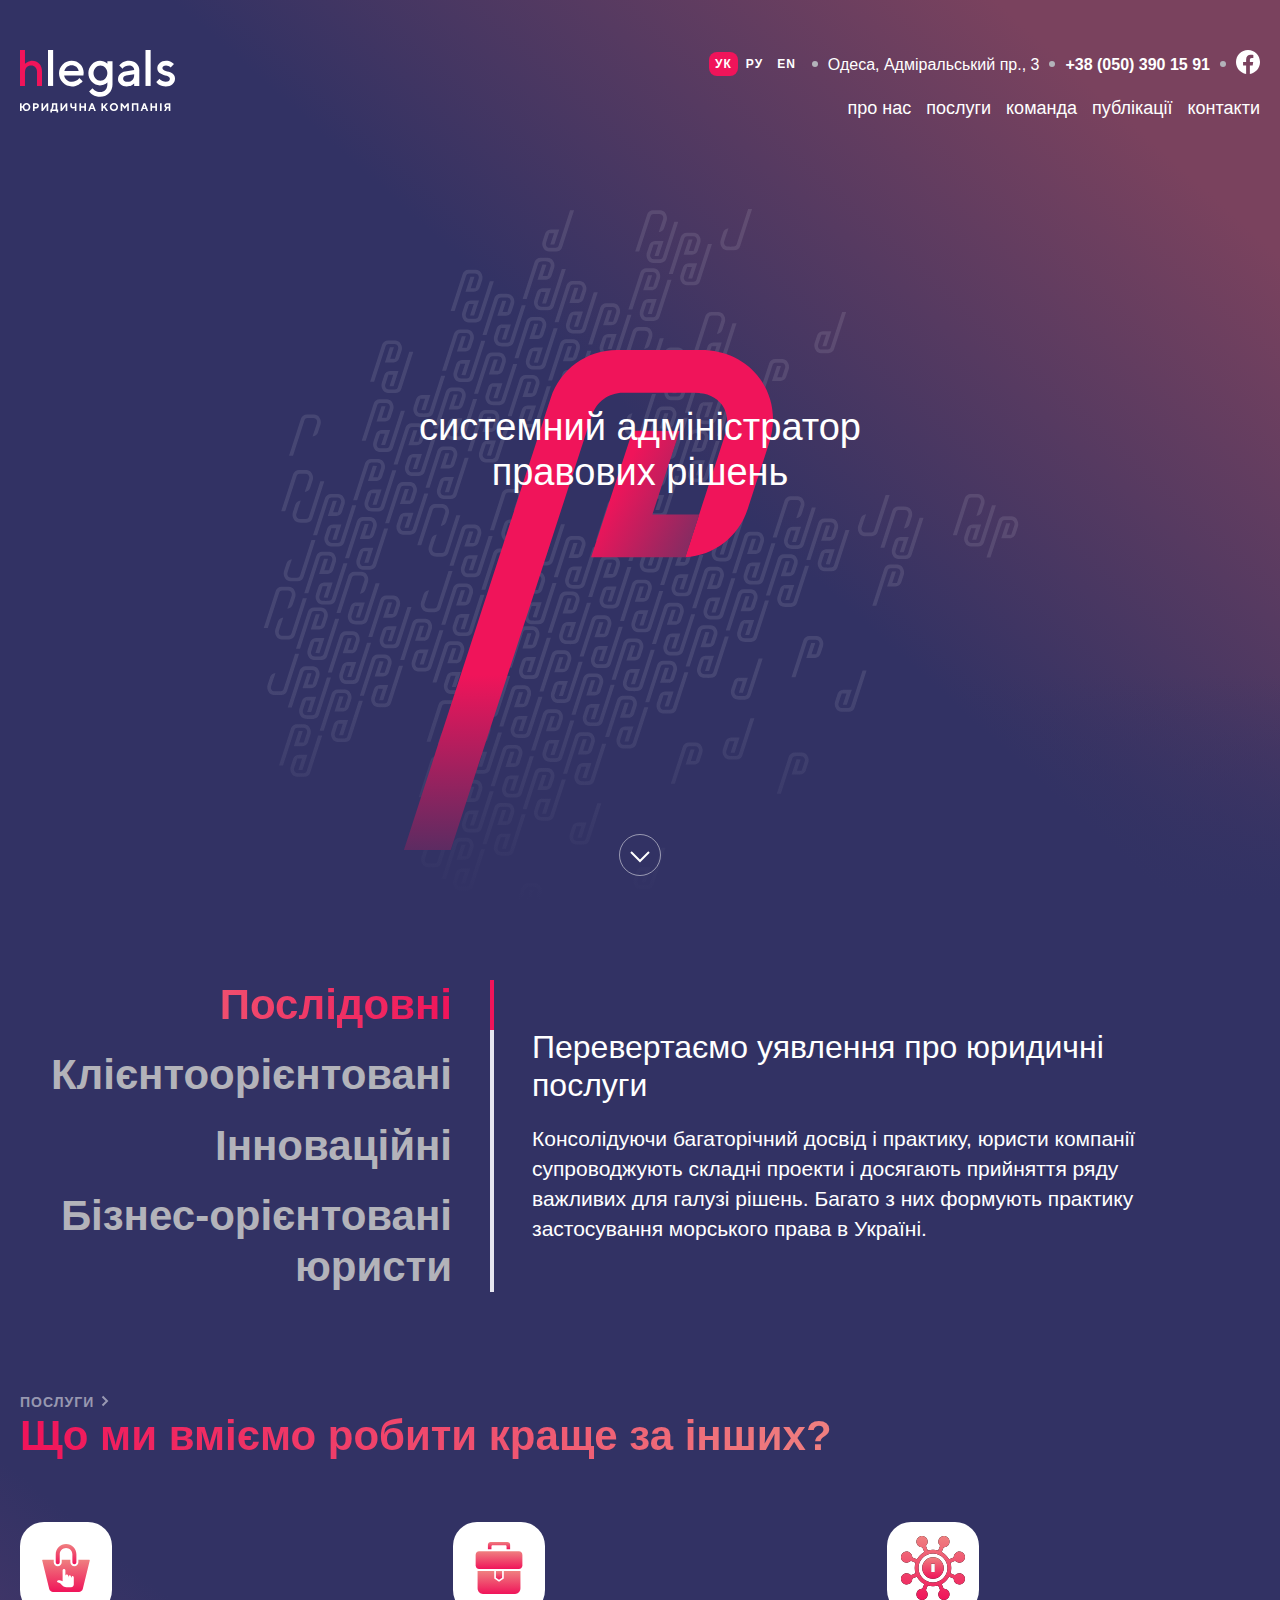
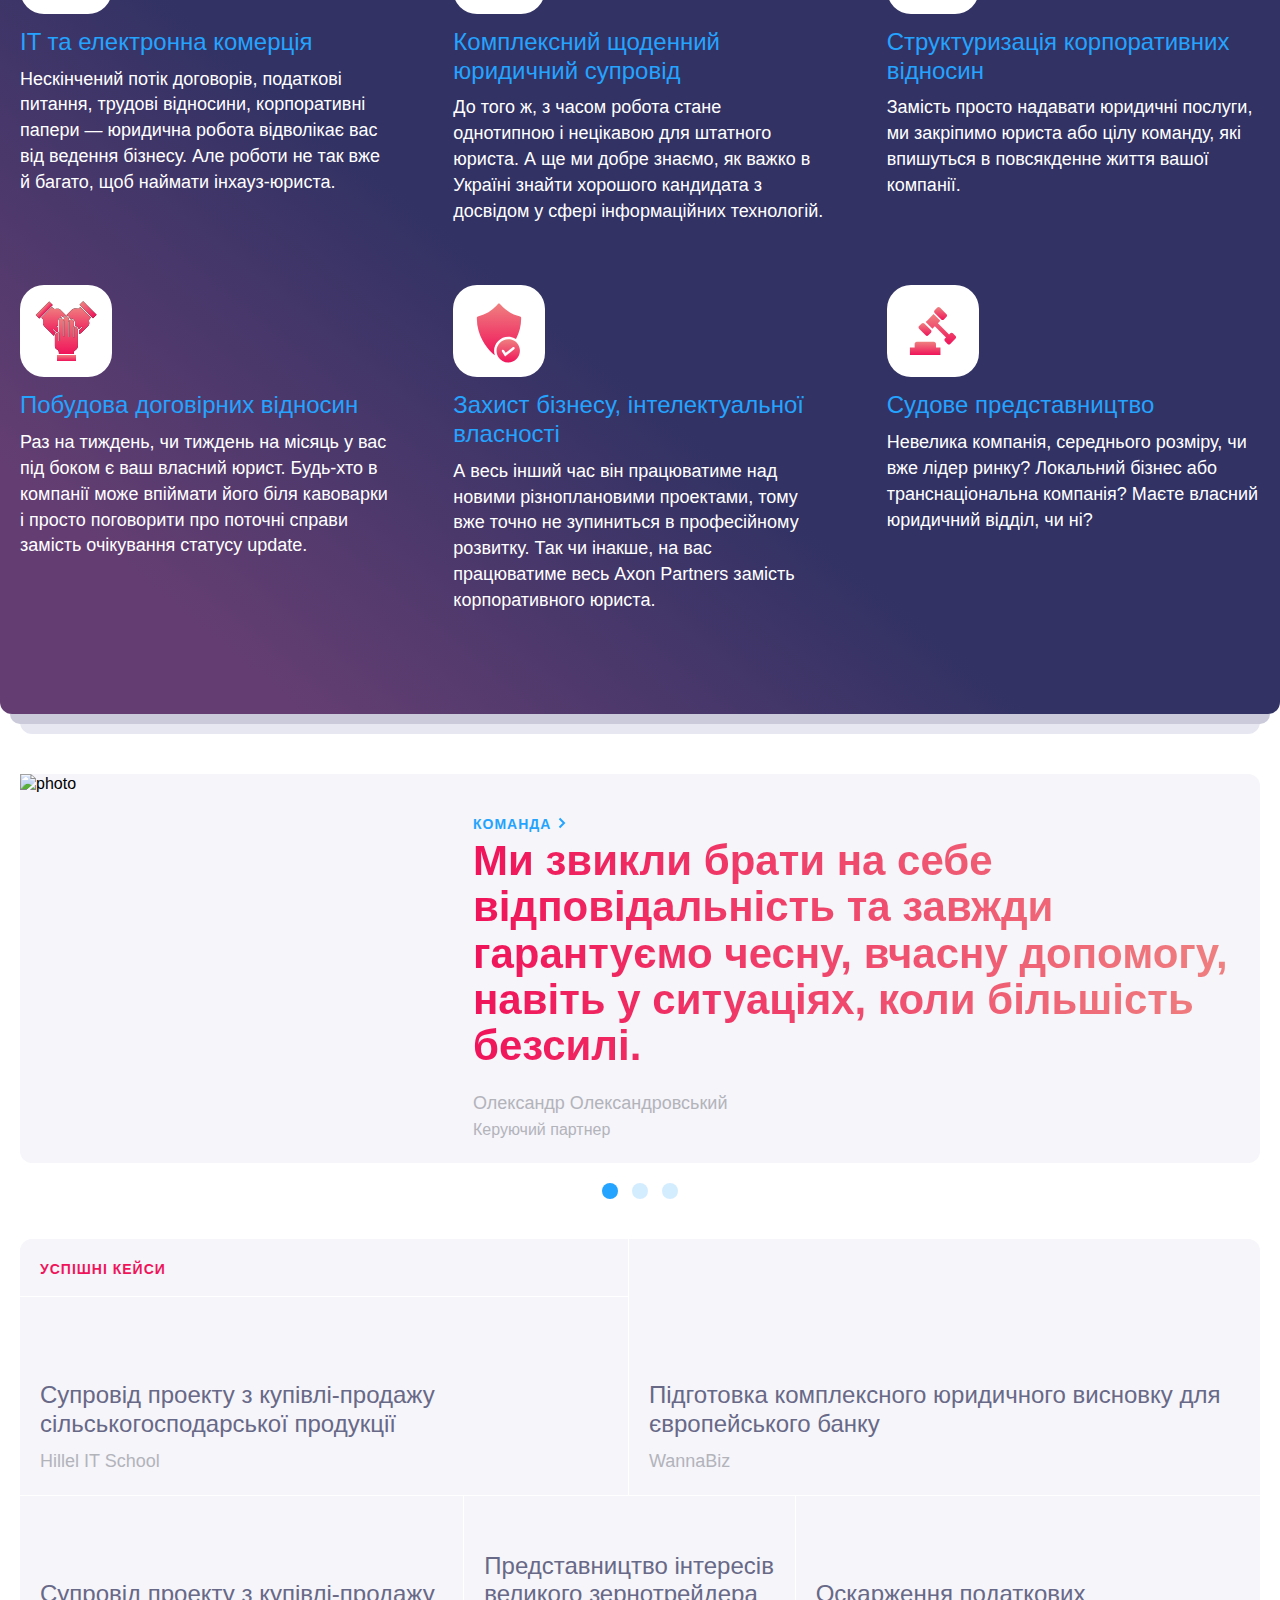
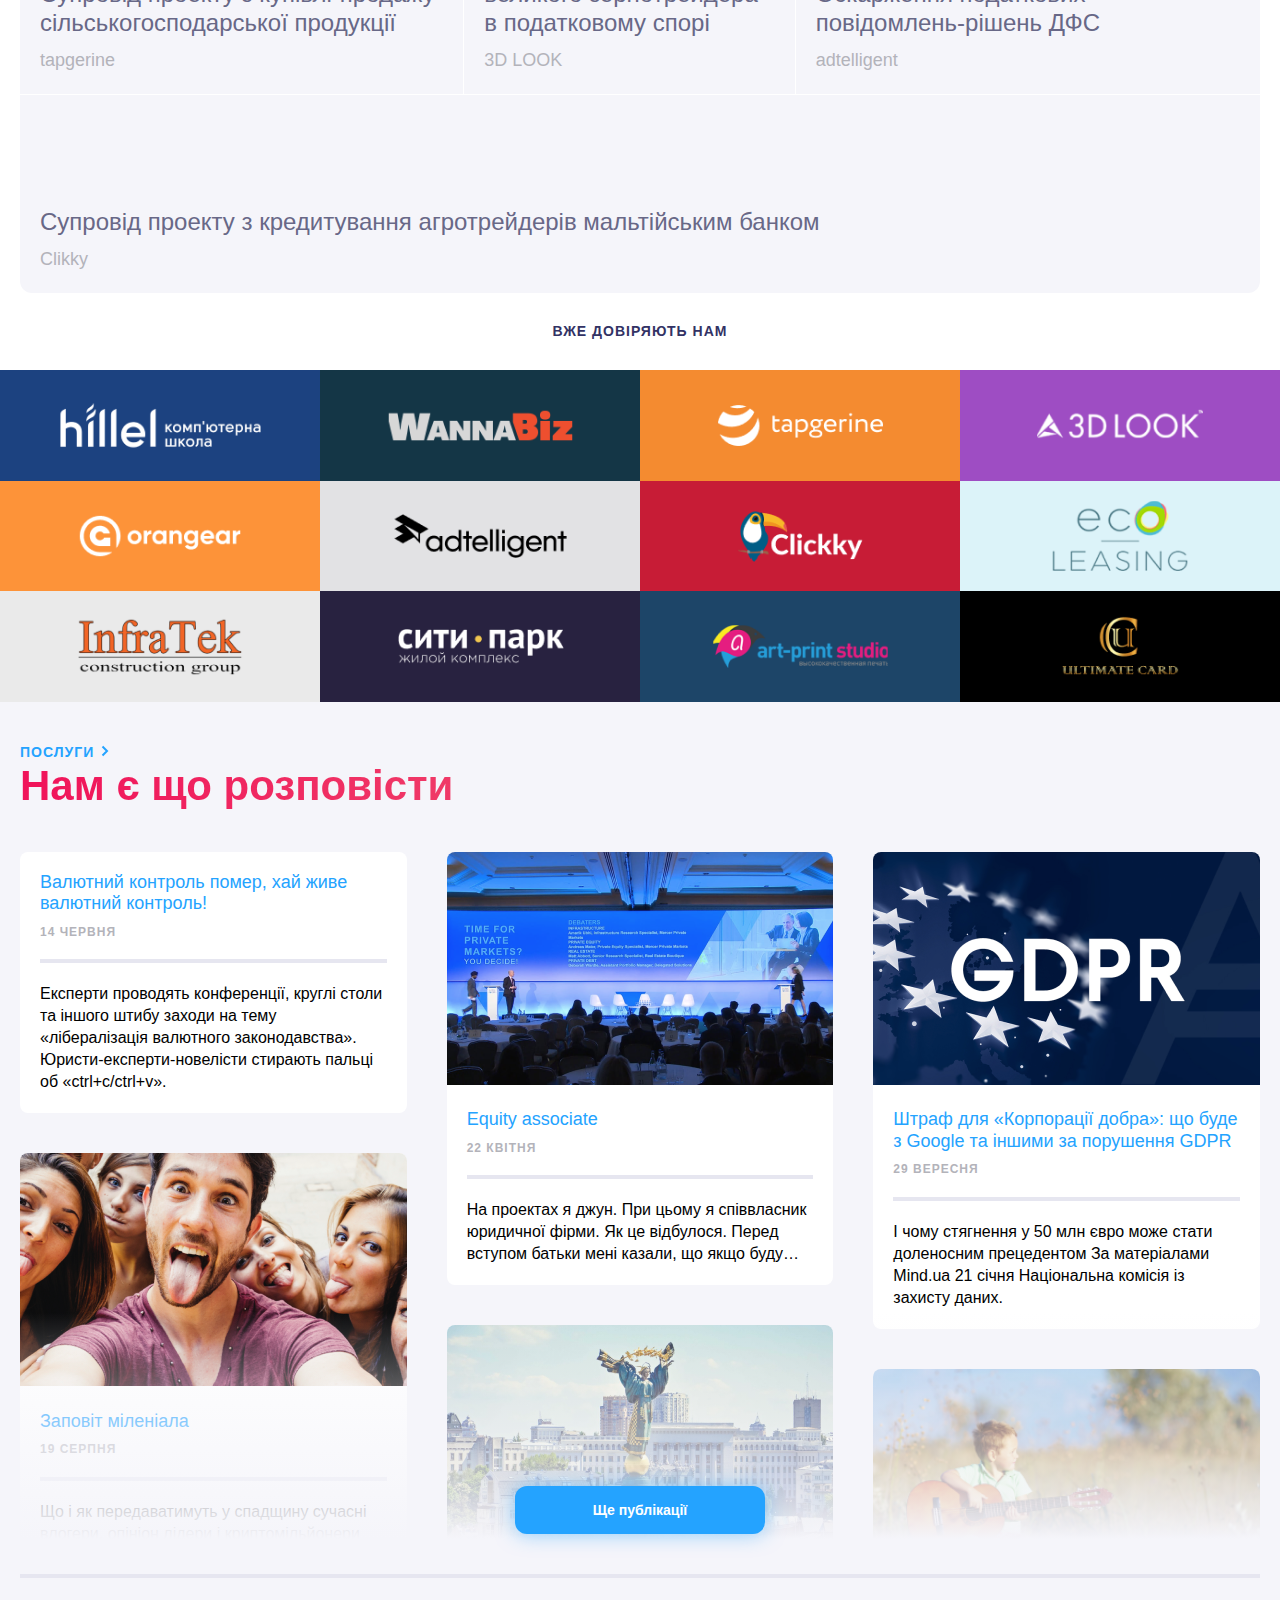
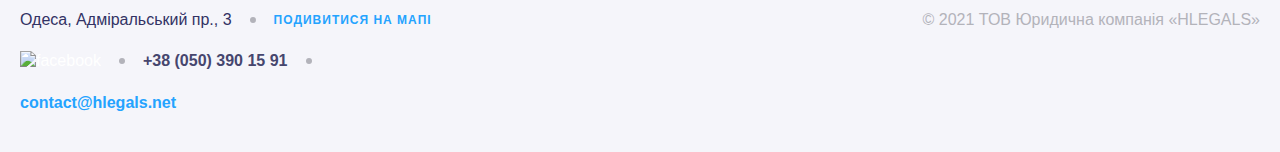
==== commit 0fa42ac3: "small fixes: publications section" ====
--- a/index.html
+++ b/index.html
@@ -37,15 +37,18 @@
           <a class="actions__language-link" href="">РУ</a>
           <a class="actions__language-link" href="">EN</a>
         </div>
+        <div class="dot"></div>
         <div class="actions__locations">
           <a class="actions__location-url" href="">Одеса, Адміральський пр., 3</a>
         </div>
+        <div class="dot"></div>
         <div class="actions__phones">
           <a class="actions__phone-url" href="tel:+380503901591">+38 (050) 390 15 91</a>
         </div>
+        <div class="dot"></div>
         <div class="actions__socials">
           <a class="actions__social-url" href="">
-            <img class="actions__social-image " src="assets/img/header/facebook-icon.svg" alt="facebook-icon">
+            <img class="actions__social-image" src="assets/img/header/facebook-icon.svg" alt="facebook-icon">
           </a>
         </div>
       </nav>
@@ -55,12 +58,12 @@
       <h1 class="page-header__content-title">системний адміністратор правових рішень</h1>
     </div>
     <div class="page-header__button">
-      <a href=""><img src="assets/img/header/scroll-down.svg" alt="scroll down"></a>
+      <a href="#experience"><img src="assets/img/header/scroll-down.svg" alt="scroll down"></a>
     </div>
   </header>
 
   <main class="page-main">
-    <section class="experience">
+    <section class="experience" id="experience">
       <div class="experience__container">
         <div class="slider">
           <div class="slider__headers">
@@ -79,24 +82,24 @@
               </p>
             </div>
             <div class="slider__note">
-              <h3 class="slider__title">Позитивний досвід</h3>
+              <h3 class="slider__title">Позитивний досвід - це наш спільний результат</h3>
               <p class="slider__description">
                 Ми це згуртована юридична команда з досвідом роботи та великим кількістю виграних справ. Ми знаємо як
                 перемагати та бути найкращіми!
               </p>
             </div>
             <div class="slider__note">
-              <h3 class="slider__title">Ми сучасні!</h3>
+              <h3 class="slider__title">Ми сучасні! Перевага перед перед іншими</h3>
               <p class="slider__description">
                 Бути сучасним це бути прогресивним та гнучким до вимог реальності, використовувати всі переваги
                 технології.
               </p>
             </div>
             <div class="slider__note">
-              <h3 class="slider__title">Бездоганна репутація</h3>
+              <h3 class="slider__title">Бездоганна репутація підтверджена справами</h3>
               <p class="slider__description">
                 Ми вміємо добиватися результатів! У нас за плечима більш 95,7% успішно завершених справ і ми не
-                збираємося зупинятися
+                збираємося зупинятися.
               </p>
             </div>
           </div>
@@ -185,7 +188,6 @@
         </div>
       </div>
     </section>
-
     <section class="team">
       <div class="team__wrapper">
         <div class="employee">
@@ -218,7 +220,6 @@
         </div>
       </div>
     </section>
-
     <section class="cases">
       <div class="case">
         <div class="case__one">
@@ -264,7 +265,6 @@
         </div>
       </div>
     </section>
-
     <section class="clients">
       <h3 class="clients__header">Вже довіряють нам</h3>
       <div class="clients__grid">
@@ -282,7 +282,6 @@
         <a href=""><img class="clients__grid-logo" src="assets/img/clients/item12.png" alt="logo"></a>
       </div>
     </section>
-
     <section class="publications">
       <div class="publications__container">
         <div class="content">
@@ -296,14 +295,14 @@
             <h2 class="content__header-title">Нам є що розповісти</h2>
           </div>
           <div class="content__cards">
-            <div class="card n-img">
+            <div class="card img-hide">
               <div class="card__img">
                 <img class="card__img-pic" src="assets/img/publications/card-image1.png" alt="image">
               </div>
               <div class="card__body">
                 <h4><a class="card__body-title" href="">Валютний контроль помер, хай живе валютний контроль!</a></h4>
                 <div class="card__body-date">14 червня</div>
-                <div class="card__body-separator"></div>
+                <div class="separator xs-hide"></div>
                 <div class="card__body-description">Експерти проводять конференції, круглі столи та іншого штибу заходи
                   на тему
                   «лібералізація валютного законодавства». Юристи-експерти-новелісти стирають пальці об «ctrl+c/ctrl+v».
@@ -312,18 +311,44 @@
             </div>
             <div class="card">
               <div class="card__img">
+                <img class="card__img-pic" src="assets/img/publications/card-image1.png" alt="image">
+              </div>
+              <div class="card__body">
+                <h4><a class="card__body-title" href="">Заповіт міленіала</a></h4>
+                <div class="card__body-date">19 серпня</div>
+                <div class="separator xs-hide"></div>
+                <div class="card__body-description">Що і як передаватимуть у спадщину сучасні влогери, опініон лідери
+                  і криптомільйонери Типовий спадок українського покоління Х виглядає так: квартира у…
+                </div>
+              </div>
+            </div>
+            <div class="card">
+              <div class="card__img">
                 <img class="card__img-pic" src="assets/img/publications/card-image5.png" alt="image">
               </div>
               <div class="card__body">
                 <h4><a class="card__body-title" href="">Equity associate</a></h4>
                 <div class="card__body-date">22 квітня</div>
-                <div class="card__body-separator"></div>
+                <div class="separator xs-hide"></div>
                 <div class="card__body-description">На проектах я джун. При цьому я співвласник юридичної фірми. Як це
                   відбулося. Перед вступом батьки мені казали, що якщо буду…
                 </div>
               </div>
             </div>
-            <div class="card">
+            <div class="card xs-hide">
+              <div class="card__img">
+                <img class="card__img-pic" src="assets/img/publications/card-image2.png" alt="image">
+              </div>
+              <div class="card__body">
+                <h4><a class="card__body-title" href="">Закон про мови: як зробити свій сайт відповідним</a></h4>
+                <div class="card__body-date">19 серпня</div>
+                <div class="separator xs-hide"></div>
+                <div class="card__body-description">Наталія Кирик, керівник контент студії Wordfactory.ua По-перше, це
+                  красиво! Це аргумент номер один на користь україномовного сайту. По-друге, це ефективно. У…
+                </div>
+              </div>
+            </div>
+            <div class="card xs-hide">
               <div class="card__img">
                 <img class="card__img-pic" src="assets/img/publications/card-image4.png" alt="image">
               </div>
@@ -331,39 +356,13 @@
                 <h4><a class="card__body-title" href="">Штраф для «Корпорації добра»: що буде з Google та іншими за
                     порушення GDPR</a></h4>
                 <div class="card__body-date">29 вересня</div>
-                <div class="card__body-separator"></div>
+                <div class="separator xs-hide"></div>
                 <div class="card__body-description">І чому стягнення у 50 млн євро може стати доленосним прецедентом За
                   матеріалами Mind.ua 21 січня Національна комісія із захисту даних.
                 </div>
               </div>
             </div>
-            <div class="card">
-              <div class="card__img">
-                <img class="card__img-pic" src="assets/img/publications/card-image1.png" alt="image">
-              </div>
-              <div class="card__body">
-                <h4><a class="card__body-title" href="">Заповіт міленіала</a></h4>
-                <div class="card__body-date">19 серпня</div>
-                <div class="card__body-separator"></div>
-                <div class="card__body-description">Що і як передаватимуть у спадщину сучасні влогери, опініон лідери
-                  і криптомільйонери Типовий спадок українського покоління Х виглядає так: квартира у…
-                </div>
-              </div>
-            </div>
-            <div class="card">
-              <div class="card__img">
-                <img class="card__img-pic" src="assets/img/publications/card-image2.png" alt="image">
-              </div>
-              <div class="card__body">
-                <h4><a class="card__body-title" href="">Закон про мови: як зробити свій сайт відповідним</a></h4>
-                <div class="card__body-date">19 серпня</div>
-                <div class="card__body-separator"></div>
-                <div class="card__body-description">Наталія Кирик, керівник контент студії Wordfactory.ua По-перше, це
-                  красиво! Це аргумент номер один на користь україномовного сайту. По-друге, це ефективно. У…
-                </div>
-              </div>
-            </div>
-            <div class="card">
+            <div class="card xs-hide">
               <div class="card__img">
                 <img class="card__img-pic" src="assets/img/publications/card-image3.png" alt="image">
               </div>
@@ -371,7 +370,7 @@
                 <h4><a class="card__body-title" href="">Компенсація витрат на навчання дитини в дитячому садку та
                     школі</a></h4>
                 <div class="card__body-date">5 Лютого 2018</div>
-                <div class="card__body-separator"></div>
+                <div class="separator xs-hide"></div>
                 <div class="card__body-description">Компенсація витрат на навчання дитини в дитячому садку та школі
                 </div>
               </div>
@@ -385,7 +384,26 @@
     </section>
   </main>
 
-  <footer class="page-footer"></footer>
+  <footer class="page-footer">
+    <div class="page-footer__container">
+      <div class="separator"></div>
+      <div class="page-footer__content">
+        <div class="page-footer__content-nav">
+          <span class="page-footer__content-address">Одеса, Адміральський пр., 3</span>
+          <div class="dot"></div>
+          <a class="page-footer__content-link" href="">Подивитися на мапі</a>
+          <a href="">
+            <img class="page-footer__content-social" src="assets/img/footer/facebook-footer.svg" alt="facebook">
+          </a>
+          <div class="dot"></div>
+          <a class="page-footer__content-phone" href="tel:+380503901591">+38 (050) 390 15 91</a>
+          <div class="dot"></div>
+          <a class="page-footer__content-email" href="">contact@hlegals.net</a>
+        </div>
+        <div class="page-footer__content-copy">© 2021 ТОВ Юридична компанія «HLEGALS»</div>
+      </div>
+    </div>
+  </footer>
 
   <script src="./assets/js/main.js"></script>
 </body>
--- a/assets/css/style.css
+++ b/assets/css/style.css
@@ -338,7 +338,7 @@
 /* md */
 /* sm */
 /* xs */
-.publications__container, .cases, .team, .services__container, .experience__container, .page-header__wrap {
+.page-footer__container, .publications__container, .cases, .team, .services__container, .experience__container, .page-header__wrap {
   max-width: 1360px;
   margin-left: auto;
   margin-right: auto;
@@ -362,6 +362,29 @@
   background-clip: text;
   -webkit-text-fill-color: transparent;
   -webkit-text-fill-color: transparent;
+}
+
+.dot {
+  width: 6px;
+  height: 6px;
+  border-radius: 6px;
+  background-color: #b3b3ba;
+}
+
+.separator {
+  width: 100%;
+  height: 4px;
+  background-color: #e6e6f0;
+}
+
+.separator {
+  width: 100%;
+  height: 4px;
+  background-color: #e6e6f0;
+}
+
+.img-hide .card__img {
+  display: none;
 }
 
 *,
@@ -572,7 +595,7 @@
   -webkit-box-align: center;
       -ms-flex-align: center;
           align-items: center;
-  gap: 20px;
+  gap: 10px;
 }
 .actions__languages {
   display: -webkit-box;
@@ -995,18 +1018,8 @@
   background-color: #f5f5fa;
   padding-top: 40px;
   padding-bottom: 100px;
-  max-height: 872px;
   overflow: hidden;
   position: relative;
-}
-.publications::after {
-  z-index: 1;
-  position: absolute;
-  inset: 70% 0 0 0;
-  content: "";
-  background: -webkit-gradient(linear, left top, left bottom, from(rgba(245, 245, 250, 0)), color-stop(86.5%, #F5F5FA));
-  background: -o-linear-gradient(top, rgba(245, 245, 250, 0) 0%, #F5F5FA 86.5%);
-  background: linear-gradient(180deg, rgba(245, 245, 250, 0) 0%, #F5F5FA 86.5%);
 }
 
 .content__header {
@@ -1015,7 +1028,6 @@
 .content__header-link {
   font-weight: 700;
   font-size: 14px;
-  line-height: 1.2;
   letter-spacing: 1px;
   text-transform: uppercase;
   color: #24a3ff;
@@ -1023,7 +1035,6 @@
 .content__header-title {
   font-weight: 700;
   font-size: 42px;
-  line-height: 1.2;
 }
 .content__cards {
   -webkit-column-count: 3;
@@ -1089,22 +1100,89 @@
   margin-top: 10px;
   margin-bottom: 20px;
 }
-.card__body-separator {
-  width: 100%;
-  height: 4px;
-  background-color: #e6e6f0;
-  margin-bottom: 20px;
-}
 .card__body-description {
+  padding-top: 20px;
   font-size: 16px;
   line-height: 22px;
   color: #000000;
 }
 
-.n-img .card__img {
-  display: none;
-}
-
+.page-footer {
+  background-color: #f5f5fa;
+}
+.page-footer__content {
+  padding-top: 32px;
+  padding-bottom: 40px;
+  display: -webkit-box;
+  display: -ms-flexbox;
+  display: flex;
+  -webkit-box-pack: justify;
+      -ms-flex-pack: justify;
+          justify-content: space-between;
+}
+.page-footer__content-nav {
+  display: -webkit-box;
+  display: -ms-flexbox;
+  display: flex;
+  -ms-flex-wrap: wrap;
+      flex-wrap: wrap;
+  -webkit-column-gap: 18px;
+     -moz-column-gap: 18px;
+          column-gap: 18px;
+  row-gap: 22px;
+  -ms-flex-preferred-size: 460px;
+      flex-basis: 460px;
+  -webkit-box-align: center;
+      -ms-flex-align: center;
+          align-items: center;
+}
+.page-footer__content-address {
+  font-weight: 500;
+  font-size: 16px;
+  color: #323264;
+}
+.page-footer__content-link {
+  font-weight: 700;
+  font-size: 12px;
+  line-height: 14px;
+  letter-spacing: 1px;
+  text-transform: uppercase;
+  color: #24a3ff;
+}
+.page-footer__content-social {
+  height: 38px;
+  width: 38px;
+  margin: 0;
+}
+.page-footer__content-phone {
+  font-weight: 700;
+  font-size: 16px;
+  color: #46466e;
+}
+.page-footer__content-email {
+  font-weight: 700;
+  font-size: 16px;
+  color: #24a3ff;
+}
+.page-footer__content-copy {
+  font-weight: 500;
+  font-size: 16px;
+  color: #b3b3ba;
+}
+@media (min-width: 576px) {
+  .publications {
+    max-height: 872px;
+  }
+  .publications::after {
+    z-index: 1;
+    position: absolute;
+    inset: 70% 0 0 0;
+    content: "";
+    background: -webkit-gradient(linear, left top, left bottom, from(rgba(245, 245, 250, 0)), color-stop(86.5%, #F5F5FA));
+    background: -o-linear-gradient(top, rgba(245, 245, 250, 0) 0%, #F5F5FA 86.5%);
+    background: linear-gradient(180deg, rgba(245, 245, 250, 0) 0%, #F5F5FA 86.5%);
+  }
+}
 @media (min-width: 768px) {
   .page-header::before {
     position: absolute;
@@ -1153,7 +1231,6 @@
     font-size: 18px;
   }
 }
-
 @media (min-width: 992px) {
   .experience {
     padding-top: 80px;
@@ -1198,7 +1275,6 @@
     width: max-content;
   }
 }
-
 @media (min-width: 1280px) {
   .services {
     padding-bottom: 100px;
@@ -1207,7 +1283,6 @@
     grid-template-columns: repeat(3, 1fr);
   }
 }
-
 @media (max-width: 1279.8px) {
   .service-item {
     grid-template-columns: auto 1fr;
@@ -1216,7 +1291,6 @@
     grid-column: 1/span 3;
   }
 }
-
 @media (max-width: 1279.8px) and (min-width: 768px) {
   .services {
     padding-bottom: 50px;
@@ -1225,7 +1299,6 @@
     grid-template-columns: repeat(2, 1fr);
   }
 }
-
 @media (max-width: 991.8px) {
   .experience {
     padding-top: 40px;
@@ -1274,8 +1347,10 @@
             column-count: 2;
   }
 }
-
 @media (max-width: 767.8px) {
+  .dot {
+    display: none;
+  }
   .page-header__wrap {
     grid-template-areas: "actions actions" "logo menu";
     padding-top: 20px;
@@ -1359,9 +1434,30 @@
   .fr {
     height: 150px;
   }
-}
-
+  .page-footer__content {
+    -webkit-box-orient: vertical;
+    -webkit-box-direction: normal;
+        -ms-flex-direction: column;
+            flex-direction: column;
+    gap: 20px;
+  }
+  .page-footer__content-nav {
+    -ms-flex-preferred-size: 120px;
+        flex-basis: 120px;
+    -webkit-box-orient: vertical;
+    -webkit-box-direction: normal;
+        -ms-flex-direction: column;
+            flex-direction: column;
+  }
+  .page-footer__content-copy {
+    margin: auto 40px;
+    text-align: center;
+  }
+}
 @media (max-width: 575.8px) {
+  .xs-hide {
+    display: none;
+  }
   .case__description-header {
     font-size: 18px;
   }
@@ -1370,10 +1466,25 @@
   }
   .clients__grid {
     grid-template-columns: repeat(2, 1fr);
+  }
+  .content__header {
+    padding-bottom: 20px;
+  }
+  .content__header-title {
+    font-size: 32px;
   }
   .content__cards {
     -webkit-column-count: 1;
        -moz-column-count: 1;
             column-count: 1;
   }
+  .card {
+    margin-bottom: 20px;
+  }
+  .card__body-date {
+    margin-bottom: 0;
+  }
+  .card__body-description {
+    display: none;
+  }
 }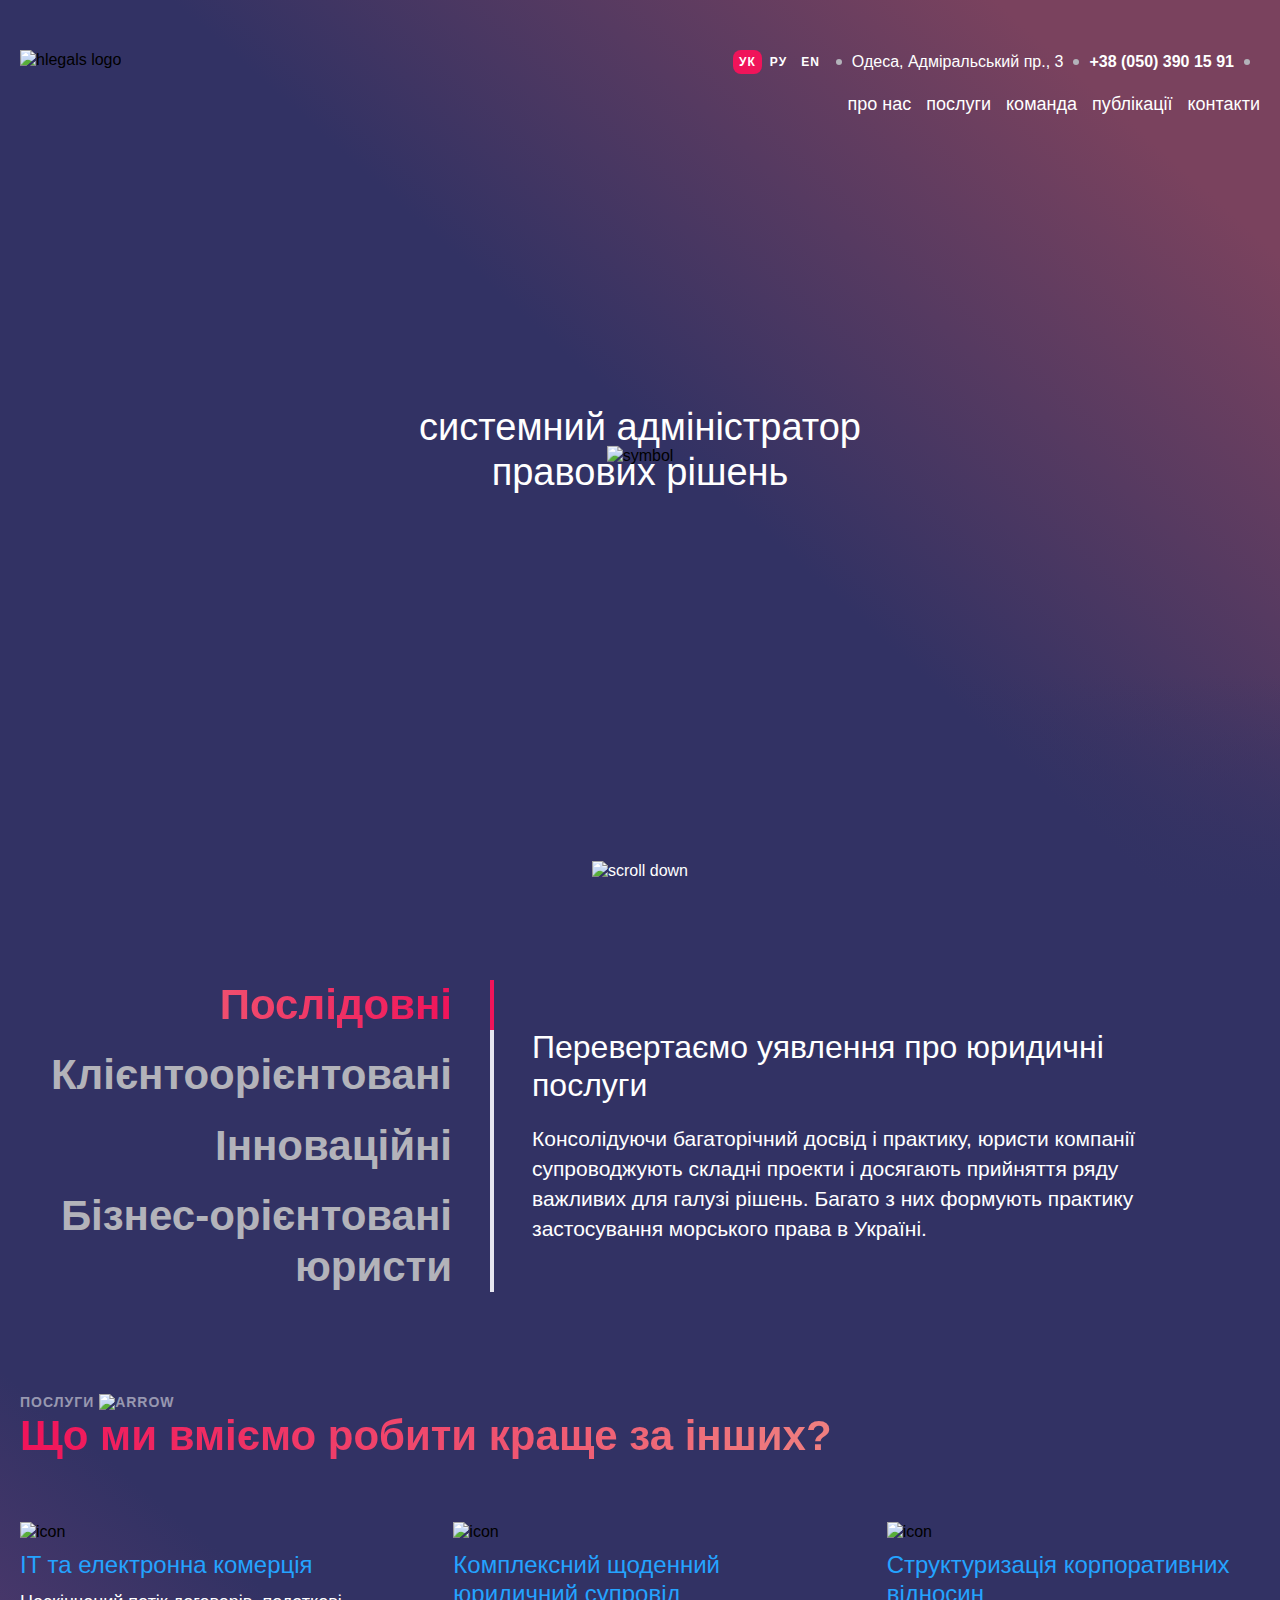
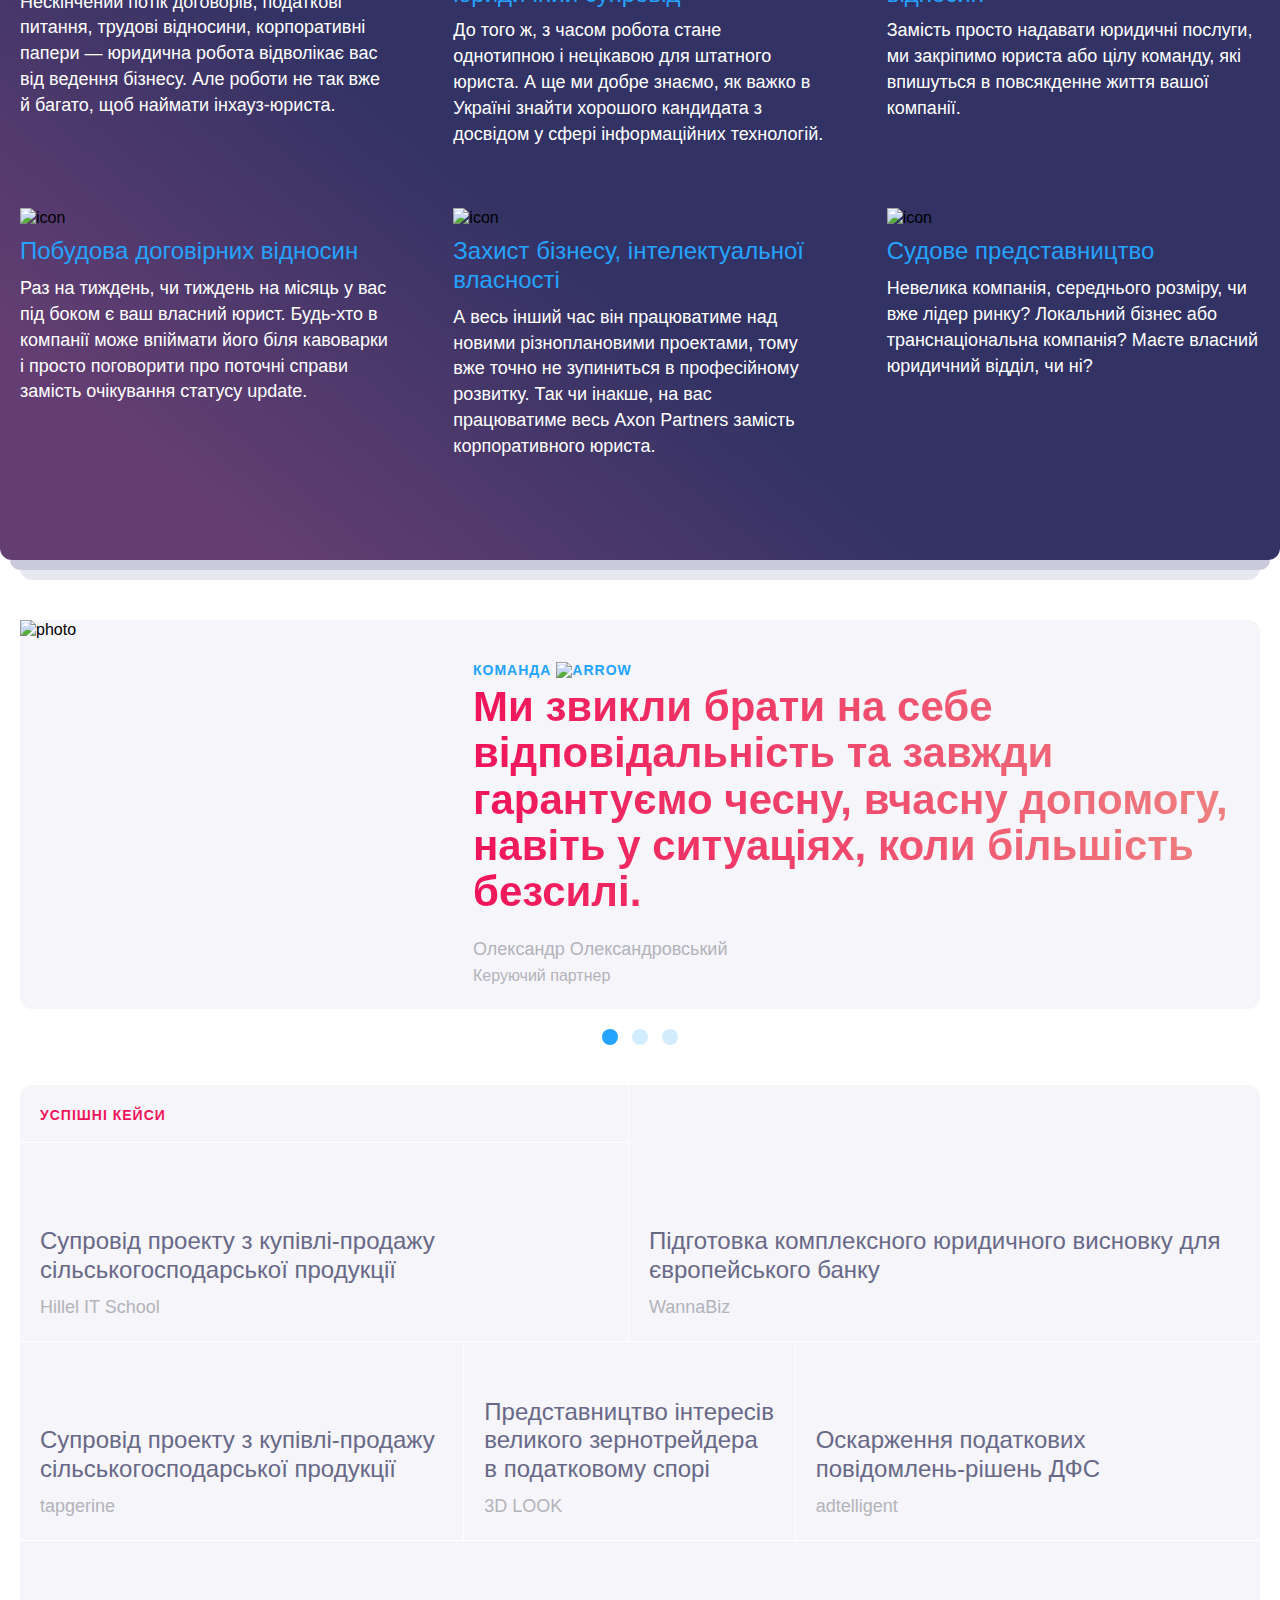
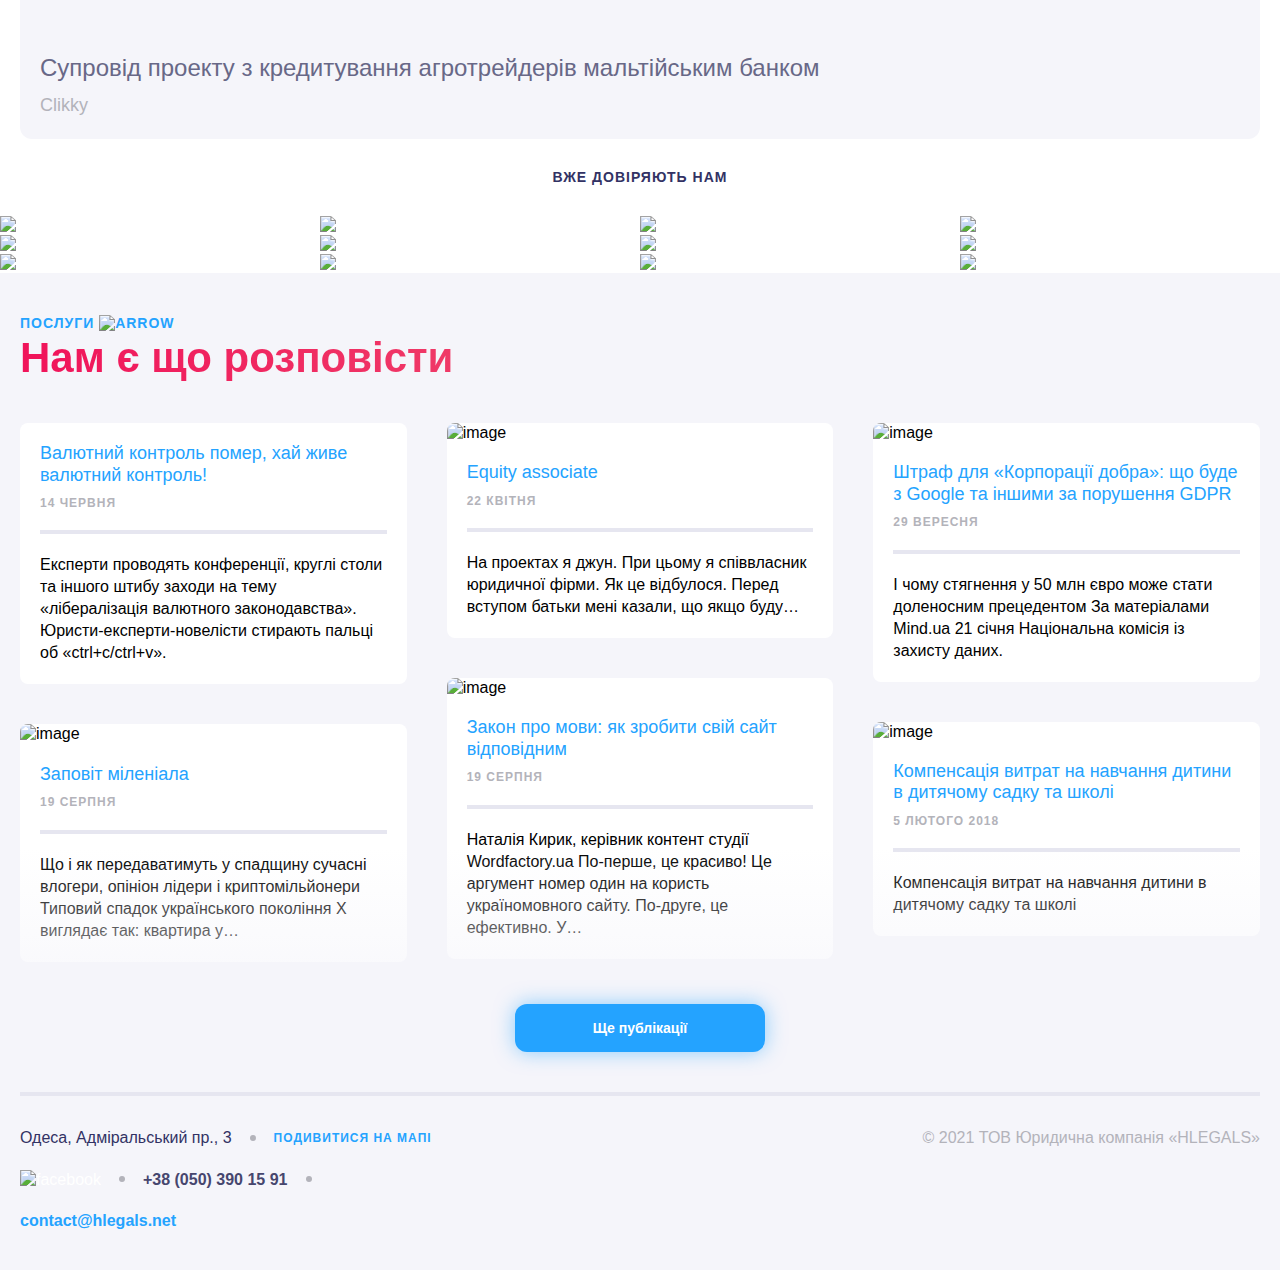
==== commit ab7ac212: "hovers created" ====
--- a/index.html
+++ b/index.html
@@ -5,22 +5,23 @@
   <meta charset="UTF-8">
   <meta name="viewport" content="width=device-width, initial-scale=1.0">
   <meta http-equiv="X-UA-Compatible" content="ie=edge">
-  <title>hlegals</title>
+  <title>Hlegals</title>
   <link rel="stylesheet" href="assets/css/style.css">
   <link rel="icon" href="assets/img/favicon.png">
+  <script src="https://kit.fontawesome.com/b79396f2f9.js" crossorigin="anonymous"></script>
 </head>
 
 <body>
   <header class="page-header">
     <div class="page-header__wrap">
       <div class="page-header__logo">
-        <img class="page-header__logo-picture" src="assets/img/header/logo.svg" alt="hlegals logo">
+        <img class="page-header__logo-picture" src="assets/img/home-page/header/logo.svg" alt="hlegals logo">
       </div>
       <nav class="page-header__menu menu">
         <ul class="menu__list">
           <li class="menu__item"><a class="menu__link" href="">про нас</a></li>
           <li class="menu__item"><a class="menu__link" href="">послуги</a></li>
-          <li class="menu__item"><a class="menu__link" href="">команда</a></li>
+          <li class="menu__item"><a class="menu__link" href="team.html">команда</a></li>
           <li class="menu__item"><a class="menu__link" href="">публікації</a></li>
           <li class="menu__item"><a class="menu__link" href="">контакти</a></li>
         </ul>
@@ -48,17 +49,17 @@
         <div class="dot"></div>
         <div class="actions__socials">
           <a class="actions__social-url" href="">
-            <img class="actions__social-image" src="assets/img/header/facebook-icon.svg" alt="facebook-icon">
+            <i class="fa-brands fa-facebook actions__social-image"></i>
           </a>
         </div>
       </nav>
     </div>
     <div class="page-header__content">
-      <img class="page-header__content-image" src="assets/img/header/symbol-long-leg.svg" alt="symbol">
+      <img class="page-header__content-image" src="assets/img/home-page/header/symbol-long-leg.svg" alt="symbol">
       <h1 class="page-header__content-title">системний адміністратор правових рішень</h1>
     </div>
     <div class="page-header__button">
-      <a href="#experience"><img src="assets/img/header/scroll-down.svg" alt="scroll down"></a>
+      <a href="#experience"><img src="assets/img/home-page/header/scroll-down.svg" alt="scroll down"></a>
     </div>
   </header>
 
@@ -119,7 +120,7 @@
           <strong>
             <a class="services__subheader-link" href="">
               послуги
-              <img class="services__subheader-arrow" src="assets/img/services/link-arrow.svg" alt="arrow">
+              <img class="services__subheader-arrow" src="assets/img/home-page/services/link-arrow.svg" alt="arrow">
             </a>
           </strong>
         </div>
@@ -127,7 +128,7 @@
         <div class="services__grid">
           <div class="service-item">
             <div class="service-item__icon"><img alt="icon" class="service-item__image"
-                src="assets/img/services/icon1.svg">
+                src="assets/img/home-page/services/icon1.svg">
             </div>
             <h3 class="service-item__title">IT та електронна комерція</h3>
             <div class="service-item__description">
@@ -137,7 +138,7 @@
           </div>
           <div class="service-item">
             <div class="service-item__icon"><img alt="icon" class="service-item__image"
-                src="assets/img/services/icon2.svg">
+                src="assets/img/home-page/services/icon2.svg">
             </div>
             <h3 class="service-item__title">Комплексний щоденний юридичний супровід</h3>
             <div class="service-item__description">
@@ -147,7 +148,7 @@
           </div>
           <div class="service-item">
             <div class="service-item__icon"><img alt="icon" class="service-item__image"
-                src="assets/img/services/icon3.svg">
+                src="assets/img/home-page/services/icon3.svg">
             </div>
             <h3 class="service-item__title">Структуризація корпоративних відносин</h3>
             <div class="service-item__description">
@@ -157,7 +158,7 @@
           </div>
           <div class="service-item">
             <div class="service-item__icon"><img alt="icon" class="service-item__image"
-                src="assets/img/services/icon4.svg">
+                src="assets/img/home-page/services/icon4.svg">
             </div>
             <h3 class="service-item__title">Побудовa договірних відносин</h3>
             <div class="service-item__description">
@@ -167,7 +168,7 @@
           </div>
           <div class="service-item">
             <div class="service-item__icon"><img alt="icon" class="service-item__image"
-                src="assets/img/services/icon5.svg">
+                src="assets/img/home-page/services/icon5.svg">
             </div>
             <h3 class="service-item__title">Захист бізнесу, інтелектуальної власності</h3>
             <div class="service-item__description">
@@ -177,7 +178,7 @@
           </div>
           <div class="service-item">
             <div class="service-item__icon"><img alt="icon" class="service-item__image"
-                src="assets/img/services/icon6.svg">
+                src="assets/img/home-page/services/icon6.svg">
             </div>
             <h3 class="service-item__title">Судове представництво</h3>
             <div class="service-item__description">
@@ -192,14 +193,14 @@
       <div class="team__wrapper">
         <div class="employee">
           <div class="employee__photo">
-            <img class="employee__photo-image" src="assets/img/team/photo-big-1.png" alt="photo">
+            <img class="employee__photo-image" src="assets/img/home-page/team/photo-big-1.png" alt="photo">
           </div>
           <div class="employee__description">
             <div class="employee__subheader">
               <strong>
-                <a class="employee__subheader-link" href="">
+                <a class="employee__subheader-link" href="team.html">
                   команда
-                  <img class="employee__subheader-arrow" src="assets/img/team/link-arrow.svg" alt="arrow">
+                  <img class="employee__subheader-arrow" src="assets/img/home-page/team/link-arrow.svg" alt="arrow">
                 </a>
               </strong>
             </div>
@@ -207,7 +208,7 @@
               вчасну допомогу, навіть у ситуаціях, коли більшість безсилі.
             </h2>
             <div class="employee__data">
-              <img class="employee__data-ava" src="./assets/img/team/photo-small-1.png" alt="photo">
+              <img class="employee__data-ava" src="./assets/img/home-page/team/photo-small-1.png" alt="photo">
               <div class="employee__data-name">Олександр Олександровський</div>
               <div class="employee__data-position">Керуючий партнер</div>
             </div>
@@ -268,18 +269,18 @@
     <section class="clients">
       <h3 class="clients__header">Вже довіряють нам</h3>
       <div class="clients__grid">
-        <a href=""><img class="clients__grid-logo" src="assets/img/clients/item1.png" alt="logo"></a>
-        <a href=""><img class="clients__grid-logo" src="assets/img/clients/item2.png" alt="logo"></a>
-        <a href=""><img class="clients__grid-logo" src="assets/img/clients/item3.png" alt="logo"></a>
-        <a href=""><img class="clients__grid-logo" src="assets/img/clients/item4.png" alt="logo"></a>
-        <a href=""><img class="clients__grid-logo" src="assets/img/clients/item5.png" alt="logo"></a>
-        <a href=""><img class="clients__grid-logo" src="assets/img/clients/item6.png" alt="logo"></a>
-        <a href=""><img class="clients__grid-logo" src="assets/img/clients/item7.png" alt="logo"></a>
-        <a href=""><img class="clients__grid-logo" src="assets/img/clients/item8.png" alt="logo"></a>
-        <a href=""><img class="clients__grid-logo" src="assets/img/clients/item9.png" alt="logo"></a>
-        <a href=""><img class="clients__grid-logo" src="assets/img/clients/item10.png" alt="logo"></a>
-        <a href=""><img class="clients__grid-logo" src="assets/img/clients/item11.png" alt="logo"></a>
-        <a href=""><img class="clients__grid-logo" src="assets/img/clients/item12.png" alt="logo"></a>
+        <a href=""><img class="clients__grid-logo" src="assets/img/home-page/clients/item1.png" alt="logo"></a>
+        <a href=""><img class="clients__grid-logo" src="assets/img/home-page/clients/item2.png" alt="logo"></a>
+        <a href=""><img class="clients__grid-logo" src="assets/img/home-page/clients/item3.png" alt="logo"></a>
+        <a href=""><img class="clients__grid-logo" src="assets/img/home-page/clients/item4.png" alt="logo"></a>
+        <a href=""><img class="clients__grid-logo" src="assets/img/home-page/clients/item5.png" alt="logo"></a>
+        <a href=""><img class="clients__grid-logo" src="assets/img/home-page/clients/item6.png" alt="logo"></a>
+        <a href=""><img class="clients__grid-logo" src="assets/img/home-page/clients/item7.png" alt="logo"></a>
+        <a href=""><img class="clients__grid-logo" src="assets/img/home-page/clients/item8.png" alt="logo"></a>
+        <a href=""><img class="clients__grid-logo" src="assets/img/home-page/clients/item9.png" alt="logo"></a>
+        <a href=""><img class="clients__grid-logo" src="assets/img/home-page/clients/item10.png" alt="logo"></a>
+        <a href=""><img class="clients__grid-logo" src="assets/img/home-page/clients/item11.png" alt="logo"></a>
+        <a href=""><img class="clients__grid-logo" src="assets/img/home-page/clients/item12.png" alt="logo"></a>
       </div>
     </section>
     <section class="publications">
@@ -289,7 +290,7 @@
             <strong>
               <a class="content__header-link" href="">
                 послуги
-                <img src="assets/img/publications/link-arrow.svg" alt="arrow">
+                <img src="assets/img/home-page/publications/link-arrow.svg" alt="arrow">
               </a>
             </strong>
             <h2 class="content__header-title">Нам є що розповісти</h2>
@@ -297,7 +298,7 @@
           <div class="content__cards">
             <div class="card img-hide">
               <div class="card__img">
-                <img class="card__img-pic" src="assets/img/publications/card-image1.png" alt="image">
+                <img class="card__img-pic" src="assets/img/home-page/publications/card-image1.png" alt="image">
               </div>
               <div class="card__body">
                 <h4><a class="card__body-title" href="">Валютний контроль помер, хай живе валютний контроль!</a></h4>
@@ -311,7 +312,7 @@
             </div>
             <div class="card">
               <div class="card__img">
-                <img class="card__img-pic" src="assets/img/publications/card-image1.png" alt="image">
+                <img class="card__img-pic" src="assets/img/home-page/publications/card-image1.png" alt="image">
               </div>
               <div class="card__body">
                 <h4><a class="card__body-title" href="">Заповіт міленіала</a></h4>
@@ -324,7 +325,7 @@
             </div>
             <div class="card">
               <div class="card__img">
-                <img class="card__img-pic" src="assets/img/publications/card-image5.png" alt="image">
+                <img class="card__img-pic" src="assets/img/home-page/publications/card-image5.png" alt="image">
               </div>
               <div class="card__body">
                 <h4><a class="card__body-title" href="">Equity associate</a></h4>
@@ -337,7 +338,7 @@
             </div>
             <div class="card xs-hide">
               <div class="card__img">
-                <img class="card__img-pic" src="assets/img/publications/card-image2.png" alt="image">
+                <img class="card__img-pic" src="assets/img/home-page/publications/card-image2.png" alt="image">
               </div>
               <div class="card__body">
                 <h4><a class="card__body-title" href="">Закон про мови: як зробити свій сайт відповідним</a></h4>
@@ -350,7 +351,7 @@
             </div>
             <div class="card xs-hide">
               <div class="card__img">
-                <img class="card__img-pic" src="assets/img/publications/card-image4.png" alt="image">
+                <img class="card__img-pic" src="assets/img/home-page/publications/card-image4.png" alt="image">
               </div>
               <div class="card__body">
                 <h4><a class="card__body-title" href="">Штраф для «Корпорації добра»: що буде з Google та іншими за
@@ -364,7 +365,7 @@
             </div>
             <div class="card xs-hide">
               <div class="card__img">
-                <img class="card__img-pic" src="assets/img/publications/card-image3.png" alt="image">
+                <img class="card__img-pic" src="assets/img/home-page/publications/card-image3.png" alt="image">
               </div>
               <div class="card__body">
                 <h4><a class="card__body-title" href="">Компенсація витрат на навчання дитини в дитячому садку та
@@ -393,7 +394,7 @@
           <div class="dot"></div>
           <a class="page-footer__content-link" href="">Подивитися на мапі</a>
           <a href="">
-            <img class="page-footer__content-social" src="assets/img/footer/facebook-footer.svg" alt="facebook">
+            <img class="page-footer__content-social" src="assets/img/home-page/footer/facebook-footer.svg" alt="facebook">
           </a>
           <div class="dot"></div>
           <a class="page-footer__content-phone" href="tel:+380503901591">+38 (050) 390 15 91</a>
--- a/assets/css/style.css
+++ b/assets/css/style.css
@@ -338,7 +338,7 @@
 /* md */
 /* sm */
 /* xs */
-.page-footer__container, .publications__container, .cases, .team, .services__container, .experience__container, .page-header__wrap {
+.team-main, .page-footer__container, .publications__container, .cases, .team, .services__container, .experience__container, .page-header__wrap {
   max-width: 1360px;
   margin-left: auto;
   margin-right: auto;
@@ -346,7 +346,7 @@
   padding-right: 20px;
 }
 
-.content__header-title, .employee__description-quote, .services__title {
+.members__header, .content__header-title, .employee__description-quote, .services__title {
   background: -o-linear-gradient(359.87deg, #F0145A 0.84%, #EF8080 99.96%);
   background: linear-gradient(90.13deg, #F0145A 0.84%, #EF8080 99.96%);
   -webkit-background-clip: text;
@@ -587,6 +587,9 @@
 .menu__link {
   display: block;
 }
+.menu__link:hover {
+  color: #f0145a;
+}
 
 .actions {
   display: -webkit-box;
@@ -616,9 +619,25 @@
   background-color: #f0145a;
   color: #ffffff;
 }
+.actions__language-link:hover {
+  background-color: #f0145a;
+}
+.actions__location-url:hover {
+  color: #f0145a;
+}
 .actions__phone-url {
   font-weight: 700;
   white-space: nowrap;
+}
+.actions__phone-url:hover {
+  color: #f0145a;
+}
+.actions__social-image {
+  font-size: 24px;
+  margin: 0;
+}
+.actions__social-image:hover {
+  color: #24a3ff;
 }
 
 .experience {
@@ -1043,6 +1062,9 @@
   -webkit-column-gap: 40px;
      -moz-column-gap: 40px;
           column-gap: 40px;
+  -webkit-column-width: auto;
+     -moz-column-width: auto;
+          column-width: auto;
 }
 .content__button {
   position: absolute;
@@ -1068,7 +1090,6 @@
 }
 
 .card {
-  max-width: 413px;
   border-radius: 8px;
   background-color: #ffffff;
   margin-bottom: 40px;
@@ -1168,7 +1189,131 @@
   font-weight: 500;
   font-size: 16px;
   color: #b3b3ba;
-}
+  text-align: right;
+}
+
+.team-header {
+  height: 184px;
+  background: #ffffff;
+}
+.team-header::before, .team-header::after {
+  display: none;
+}
+.team-header a {
+  color: #b3b3ba;
+}
+.team-header .menu__link {
+  color: #24a3ff;
+}
+.team-header .menu__btn-row {
+  background-color: #323264;
+}
+.team-header .active-link {
+  color: #f0145a;
+  display: block;
+  width: 69px;
+  border-bottom: 2px solid #f0145a;
+}
+.team-header .page-header__logo {
+  display: -webkit-box;
+  display: -ms-flexbox;
+  display: flex;
+}
+.team-header .page-header__logo-picture {
+  height: 62px;
+  width: 155px;
+}
+.team-header .page-header__logo-slash,
+.team-header .page-header__logo-emblem {
+  height: 47px;
+}
+.team-header .page-header__logo-title {
+  font-size: 38px;
+  color: #323264;
+  margin: 0;
+}
+
+.team-main {
+  padding-top: 50px;
+  padding-bottom: 60px;
+}
+
+.members__header {
+  font-weight: 700;
+  font-size: 42px;
+  max-width: 864px;
+  margin: 0 auto;
+  padding-bottom: 80px;
+}
+.members__gread {
+  display: -webkit-box;
+  display: -ms-flexbox;
+  display: flex;
+  gap: 40px;
+  -ms-flex-wrap: wrap;
+      flex-wrap: wrap;
+  -webkit-box-pack: space-evenly;
+      -ms-flex-pack: space-evenly;
+          justify-content: space-evenly;
+}
+
+.member {
+  -webkit-box-flex: 1;
+      -ms-flex-positive: 1;
+          flex-grow: 1;
+  max-width: 413px;
+  display: -webkit-box;
+  display: -ms-flexbox;
+  display: flex;
+  -webkit-box-orient: vertical;
+  -webkit-box-direction: normal;
+      -ms-flex-direction: column;
+          flex-direction: column;
+}
+.member__photo {
+  max-width: 413px;
+  height: auto;
+  display: -webkit-box;
+  display: -ms-flexbox;
+  display: flex;
+}
+.member__photo-pic {
+  width: 100%;
+  -o-object-fit: contain;
+     object-fit: contain;
+}
+.member__description {
+  padding-top: 20px;
+  display: grid;
+  grid-template-columns: auto 32px;
+  grid-template-areas: "dname dbutton" "dposition dbutton";
+  -webkit-box-align: center;
+      -ms-flex-align: center;
+          align-items: center;
+  row-gap: 5px;
+}
+.member__description-name {
+  font-weight: 500;
+  font-size: 18px;
+  color: #323264;
+  grid-area: dname;
+}
+.member__description-position {
+  font-size: 16px;
+  color: #b3b3ba;
+  grid-area: dposition;
+  margin: 0;
+}
+.member__description-button {
+  height: 32px;
+  width: 32px;
+  grid-area: dbutton;
+}
+
+.team-footer {
+  border-radius: 12px 12px 0 0;
+}
+
 @media (min-width: 576px) {
   .publications {
     max-height: 872px;
@@ -1183,6 +1328,7 @@
     background: linear-gradient(180deg, rgba(245, 245, 250, 0) 0%, #F5F5FA 86.5%);
   }
 }
+
 @media (min-width: 768px) {
   .page-header::before {
     position: absolute;
@@ -1190,7 +1336,7 @@
     content: "";
     background-position: 50% 100%;
     background-size: 85vh;
-    background-image: url(../img/header/pattern.svg);
+    background-image: url(../img/home-page/header/pattern.svg);
     background-repeat: no-repeat;
   }
   .page-header__wrap {
@@ -1231,6 +1377,7 @@
     font-size: 18px;
   }
 }
+
 @media (min-width: 992px) {
   .experience {
     padding-top: 80px;
@@ -1274,7 +1421,12 @@
     width: -moz-max-content;
     width: max-content;
   }
-}
+  .team-header .page-header__wrap {
+    grid-template-areas: "logo actions" "logo menu";
+    padding-top: 50px;
+  }
+}
+
 @media (min-width: 1280px) {
   .services {
     padding-bottom: 100px;
@@ -1283,6 +1435,7 @@
     grid-template-columns: repeat(3, 1fr);
   }
 }
+
 @media (max-width: 1279.8px) {
   .service-item {
     grid-template-columns: auto 1fr;
@@ -1291,6 +1444,7 @@
     grid-column: 1/span 3;
   }
 }
+
 @media (max-width: 1279.8px) and (min-width: 768px) {
   .services {
     padding-bottom: 50px;
@@ -1299,6 +1453,7 @@
     grid-template-columns: repeat(2, 1fr);
   }
 }
+
 @media (max-width: 991.8px) {
   .experience {
     padding-top: 40px;
@@ -1346,7 +1501,23 @@
        -moz-column-count: 2;
             column-count: 2;
   }
-}
+  .team-header .page-header__wrap {
+    grid-template-areas: "actions actions" "logo menu";
+    padding-top: 20px;
+  }
+  .team-header .page-header__logo-picture {
+    height: 31px;
+    width: auto;
+  }
+  .team-header .page-header__logo-slash,
+.team-header .page-header__logo-emblem {
+    height: 24px;
+  }
+  .team-header .page-header__logo-title {
+    font-size: 19px;
+  }
+}
+
 @media (max-width: 767.8px) {
   .dot {
     display: none;
@@ -1441,19 +1612,24 @@
             flex-direction: column;
     gap: 20px;
   }
+  .page-footer__content {
+    padding-bottom: 118px;
+  }
   .page-footer__content-nav {
-    -ms-flex-preferred-size: 120px;
-        flex-basis: 120px;
+    -ms-flex-preferred-size: 200px;
+        flex-basis: 200px;
     -webkit-box-orient: vertical;
     -webkit-box-direction: normal;
         -ms-flex-direction: column;
             flex-direction: column;
+    row-gap: 18px;
   }
   .page-footer__content-copy {
     margin: auto 40px;
     text-align: center;
   }
 }
+
 @media (max-width: 575.8px) {
   .xs-hide {
     display: none;
@@ -1487,4 +1663,41 @@
   .card__body-description {
     display: none;
   }
+  .team-header {
+    height: 120px;
+  }
+  .team-main {
+    padding-top: 10px;
+  }
+  .members__header {
+    font-size: 32px;
+    padding-bottom: 20px;
+  }
+  .members__gread {
+    gap: 20px;
+  }
+  .member {
+    -webkit-box-orient: horizontal;
+    -webkit-box-direction: normal;
+        -ms-flex-direction: row;
+            flex-direction: row;
+    -webkit-column-gap: 18px;
+       -moz-column-gap: 18px;
+            column-gap: 18px;
+  }
+  .member__photo {
+    max-width: 158px;
+  }
+  .member__description {
+    grid-template-columns: 1fr;
+    grid-template-areas: "dname" "dposition" "dbutton";
+    -webkit-box-align: end;
+        -ms-flex-align: end;
+            align-items: end;
+    row-gap: 2px;
+    padding-top: 80px;
+  }
+  .member__description-name {
+    font-size: 17px;
+  }
 }